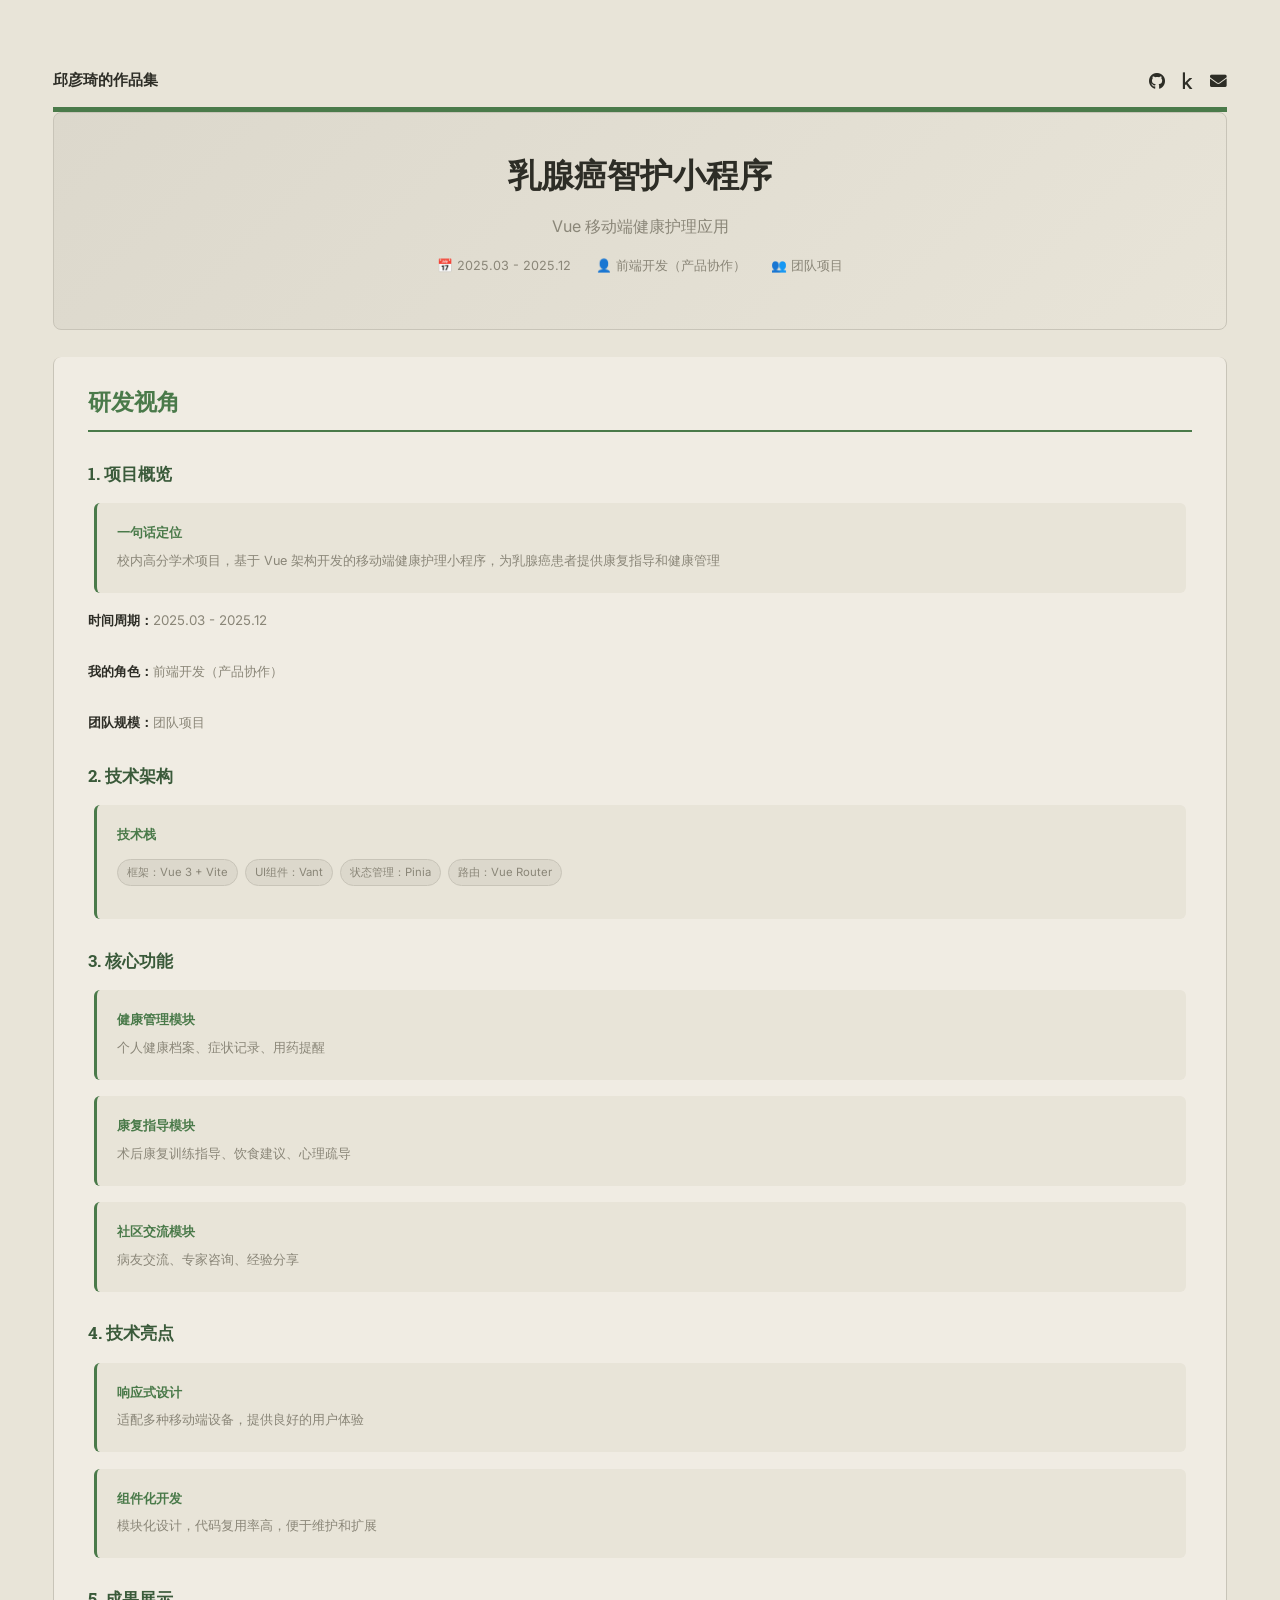
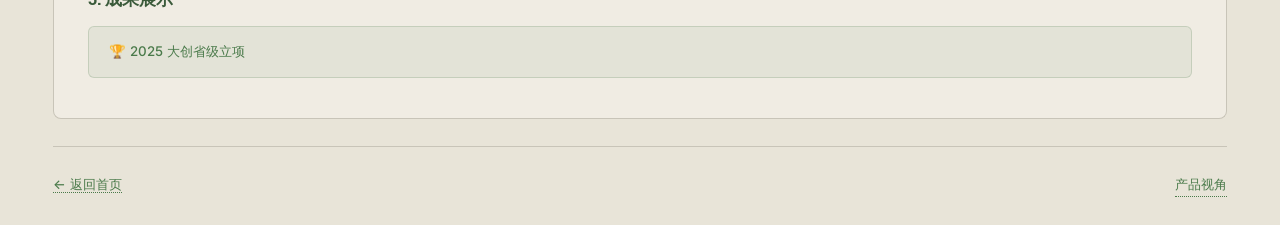
==== projects/dev/breast-cancer.html @ 0fd02416 "首次上传" ====
<!DOCTYPE HTML>

<html>
	<head>
		<title>乳腺癌智护小程序 - 邱彦琦的作品集</title>
		<meta charset="utf-8" />
		<meta name="viewport" content="width=device-width, initial-scale=1, user-scalable=no" />
		<meta name="description" content="邱彦琦的作品集 - 乳腺癌智护小程序" />
		<link rel="stylesheet" href="../../assets/css/main.css" />
		<link rel="stylesheet" href="../../assets/css/vintage.css" />
		<link rel="stylesheet" href="../../assets/css/project-detail.css" />
		<link href="https://fonts.googleapis.com/css2?family=Inter:wght@300;400;500;600;700&display=swap" rel="stylesheet">
	</head>
	<body class="is-preload">

		<div id="wrapper">

			<div id="main">
				<div class="inner">

					<header id="header">
						<a href="../../dev.html" class="logo"><strong>邱彦琦的作品集</strong></a>

						<ul class="icons">
							<li><a href="https://github.com/1542-qyq/Breast_Cancer_Applet" class="icon brands fa-github"><span class="label">Github</span></a></li>
							<li><a href="https://www.kaggle.com/yanqiqiu" class="icon brands fa-kaggle"><span class="label">Kaggle</span></a></li>
							<li><a href="mailto:Q13650089338@outlook.com" class="icon solid fa-envelope"><span class="label">Email</span></a></li>
						</ul>
					</header>

					<div class="project-hero">
						<h1>乳腺癌智护小程序</h1>
						<p class="project-subtitle">Vue 移动端健康护理应用</p>
						<div class="project-meta">
							<span>📅 2025.03 - 2025.12</span>
							<span>👤 前端开发（产品协作）</span>
							<span>👥 团队项目</span>
						</div>
					</div>

					<section class="view-section">
						<h2>研发视角</h2>

						<h3>1. 项目概览</h3>
						<div class="content-block">
							<h4>一句话定位</h4>
							<p>校内高分学术项目，基于 Vue 架构开发的移动端健康护理小程序，为乳腺癌患者提供康复指导和健康管理</p>
						</div>
						<p><strong>时间周期：</strong>2025.03 - 2025.12</p>
						<p><strong>我的角色：</strong>前端开发（产品协作）</p>
						<p><strong>团队规模：</strong>团队项目</p>

						<h3>2. 技术架构</h3>
						<div class="content-block">
							<h4>技术栈</h4>
							<div class="tech-stack">
								<span class="tech-tag">框架：Vue 3 + Vite</span>
								<span class="tech-tag">UI组件：Vant</span>
								<span class="tech-tag">状态管理：Pinia</span>
								<span class="tech-tag">路由：Vue Router</span>
							</div>
						</div>

						<h3>3. 核心功能</h3>
						<div class="content-block">
							<h4>健康管理模块</h4>
							<p>个人健康档案、症状记录、用药提醒</p>
						</div>
						<div class="content-block">
							<h4>康复指导模块</h4>
							<p>术后康复训练指导、饮食建议、心理疏导</p>
						</div>
						<div class="content-block">
							<h4>社区交流模块</h4>
							<p>病友交流、专家咨询、经验分享</p>
						</div>

						<h3>4. 技术亮点</h3>
						<div class="content-block">
							<h4>响应式设计</h4>
							<p>适配多种移动端设备，提供良好的用户体验</p>
						</div>
						<div class="content-block">
							<h4>组件化开发</h4>
							<p>模块化设计，代码复用率高，便于维护和扩展</p>
						</div>

						<h3>5. 成果展示</h3>
						<div class="highlight-box">
							<p>🏆 2025 大创省级立项</p>
						</div>

					</section>

					<div class="project-nav">
						<div class="back-link">
							<a href="../../dev.html">← 返回首页</a>
						</div>
						<div class="nav-links">
							<a href="../product/breast-cancer.html">产品视角</a>
						</div>
					</div>

				</div>
			</div>

		</div>

		<script src="../../assets/js/jquery.min.js"></script>
		<script src="../../assets/js/browser.min.js"></script>
		<script src="../../assets/js/breakpoints.min.js"></script>
		<script src="../../assets/js/util.js"></script>
		<script src="../../assets/js/main.js"></script>

	</body>
</html>
---- assets/css/main.css ----
@import url(fontawesome-all.min.css);
@import url("https://fonts.googleapis.com/css?family=Open+Sans:400,600,400italic,600italic|Roboto+Slab:400,700");
/*
	Editorial by HTML5 UP
	html5up.net | @ajlkn
	Free for personal and commercial use under the CCA 3.0 license (html5up.net/license)
*/
html, body, div, span, applet, object,
iframe, h1, h2, h3, h4, h5, h6, p, blockquote,
pre, a, abbr, acronym, address, big, cite,
code, del, dfn, em, img, ins, kbd, q, s, samp,
small, strike, strong, sub, sup, tt, var, b,
u, i, center, dl, dt, dd, ol, ul, li, fieldset,
form, label, legend, table, caption, tbody,
tfoot, thead, tr, th, td, article, aside,
canvas, details, embed, figure, figcaption,
footer, header, hgroup, menu, nav, output, ruby,
section, summary, time, mark, audio, video {
  margin: 0;
  padding: 0;
  border: 0;
  font-size: 100%;
  font: inherit;
  vertical-align: baseline; }

article, aside, details, figcaption, figure,
footer, header, hgroup, menu, nav, section {
  display: block; }

body {
  line-height: 1; }

ol, ul {
  list-style: none; }

blockquote, q {
  quotes: none; }
  blockquote:before, blockquote:after, q:before, q:after {
    content: '';
    content: none; }

table {
  border-collapse: collapse;
  border-spacing: 0; }

body {
  -webkit-text-size-adjust: none; }

mark {
  background-color: transparent;
  color: inherit; }

input::-moz-focus-inner {
  border: 0;
  padding: 0; }

input, select, textarea {
  -moz-appearance: none;
  -webkit-appearance: none;
  -ms-appearance: none;
  appearance: none; }

/* Basic */
@-ms-viewport {
  width: device-width; }

body {
  -ms-overflow-style: scrollbar; }

@media screen and (max-width: 480px) {
  html, body {
    min-width: 320px; } }

html {
  box-sizing: border-box; }

*, *:before, *:after {
  box-sizing: inherit; }

body {
  background: #e8e4d8; }
  body.is-preload *, body.is-preload *:before, body.is-preload *:after, body.is-resizing *, body.is-resizing *:before, body.is-resizing *:after {
    -moz-animation: none !important;
    -webkit-animation: none !important;
    -ms-animation: none !important;
    animation: none !important;
    -moz-transition: none !important;
    -webkit-transition: none !important;
    -ms-transition: none !important;
    transition: none !important; }

/* Type */
body, input, select, textarea {
  color: #8a8678;
  font-family: "Open Sans", sans-serif;
  font-size: 13pt;
  font-weight: 400;
  line-height: 1.65; }
  @media screen and (max-width: 1680px) {
    body, input, select, textarea {
      font-size: 11pt; } }
  @media screen and (max-width: 1280px) {
    body, input, select, textarea {
      font-size: 10pt; } }
  @media screen and (max-width: 360px) {
    body, input, select, textarea {
      font-size: 9pt; } }

a {
  -moz-transition: color 0.2s ease-in-out, border-bottom-color 0.2s ease-in-out;
  -webkit-transition: color 0.2s ease-in-out, border-bottom-color 0.2s ease-in-out;
  -ms-transition: color 0.2s ease-in-out, border-bottom-color 0.2s ease-in-out;
  transition: color 0.2s ease-in-out, border-bottom-color 0.2s ease-in-out;
  border-bottom: dotted 1px;
  color: #4a7a4a;
  text-decoration: none; }
  a:hover {
    border-bottom-color: #4a7a4a;
    color: #4a7a4a !important; }
    a:hover strong {
      color: inherit; }

strong, b {
  color: #2d2d26;
  font-weight: 600; }

em, i {
  font-style: italic; }

p {
  margin: 0 0 2em 0; }

h1, h2, h3, h4, h5, h6 {
  color: #2d2d26;
  font-family: "Roboto Slab", serif;
  font-weight: 700;
  line-height: 1.5;
  margin: 0 0 1em 0; }
  h1 a, h2 a, h3 a, h4 a, h5 a, h6 a {
    color: inherit;
    text-decoration: none;
    border-bottom: 0; }

h1 {
  font-size: 4em;
  margin: 0 0 0.5em 0;
  line-height: 1.3; }

h2 {
  font-size: 1.75em; }

h3 {
  font-size: 1.25em; }

h4 {
  font-size: 1.1em; }

h5 {
  font-size: 0.9em; }

h6 {
  font-size: 0.7em; }

@media screen and (max-width: 1680px) {
  h1 {
    font-size: 3.5em; } }

@media screen and (max-width: 980px) {
  h1 {
    font-size: 3.25em; } }

@media screen and (max-width: 736px) {
  h1 {
    font-size: 2em;
    line-height: 1.4; }
  h2 {
    font-size: 1.5em; } }

sub {
  font-size: 0.8em;
  position: relative;
  top: 0.5em; }

sup {
  font-size: 0.8em;
  position: relative;
  top: -0.5em; }

blockquote {
  border-left: solid 3px rgba(210, 215, 217, 0.75);
  font-style: italic;
  margin: 0 0 2em 0;
  padding: 0.5em 0 0.5em 2em; }

code {
  background: rgba(230, 235, 237, 0.25);
  border-radius: 0.375em;
  border: solid 1px rgba(210, 215, 217, 0.75);
  font-family: "Courier New", monospace;
  font-size: 0.9em;
  margin: 0 0.25em;
  padding: 0.25em 0.65em; }

pre {
  -webkit-overflow-scrolling: touch;
  font-family: "Courier New", monospace;
  font-size: 0.9em;
  margin: 0 0 2em 0; }
  pre code {
    display: block;
    line-height: 1.75;
    padding: 1em 1.5em;
    overflow-x: auto; }

hr {
  border: 0;
  border-bottom: solid 1px rgba(210, 215, 217, 0.75);
  margin: 2em 0; }
  hr.major {
    margin: 3em 0; }

.align-left {
  text-align: left; }

.align-center {
  text-align: center; }

.align-right {
  text-align: right; }

/* Row */
.row {
  display: flex;
  flex-wrap: wrap;
  box-sizing: border-box;
  align-items: stretch; }
  .row > * {
    box-sizing: border-box; }
  .row.gtr-uniform > * > :last-child {
    margin-bottom: 0; }
  .row.aln-left {
    justify-content: flex-start; }
  .row.aln-center {
    justify-content: center; }
  .row.aln-right {
    justify-content: flex-end; }
  .row.aln-top {
    align-items: flex-start; }
  .row.aln-middle {
    align-items: center; }
  .row.aln-bottom {
    align-items: flex-end; }
  .row > .imp {
    order: -1; }
  .row > .col-1 {
    width: 8.33333%; }
  .row > .off-1 {
    margin-left: 8.33333%; }
  .row > .col-2 {
    width: 16.66667%; }
  .row > .off-2 {
    margin-left: 16.66667%; }
  .row > .col-3 {
    width: 25%; }
  .row > .off-3 {
    margin-left: 25%; }
  .row > .col-4 {
    width: 33.33333%; }
  .row > .off-4 {
    margin-left: 33.33333%; }
  .row > .col-5 {
    width: 41.66667%; }
  .row > .off-5 {
    margin-left: 41.66667%; }
  .row > .col-6 {
    width: 50%; }
  .row > .off-6 {
    margin-left: 50%; }
  .row > .col-7 {
    width: 58.33333%; }
  .row > .off-7 {
    margin-left: 58.33333%; }
  .row > .col-8 {
    width: 66.66667%; }
  .row > .off-8 {
    margin-left: 66.66667%; }
  .row > .col-9 {
    width: 75%; }
  .row > .off-9 {
    margin-left: 75%; }
  .row > .col-10 {
    width: 83.33333%; }
  .row > .off-10 {
    margin-left: 83.33333%; }
  .row > .col-11 {
    width: 91.66667%; }
  .row > .off-11 {
    margin-left: 91.66667%; }
  .row > .col-12 {
    width: 100%; }
  .row > .off-12 {
    margin-left: 100%; }
  .row.gtr-0 {
    margin-top: 0;
    margin-left: 0em; }
    .row.gtr-0 > * {
      padding: 0 0 0 0em; }
    .row.gtr-0.gtr-uniform {
      margin-top: 0em; }
      .row.gtr-0.gtr-uniform > * {
        padding-top: 0em; }
  .row.gtr-25 {
    margin-top: 0;
    margin-left: -0.375em; }
    .row.gtr-25 > * {
      padding: 0 0 0 0.375em; }
    .row.gtr-25.gtr-uniform {
      margin-top: -0.375em; }
      .row.gtr-25.gtr-uniform > * {
        padding-top: 0.375em; }
  .row.gtr-50 {
    margin-top: 0;
    margin-left: -0.75em; }
    .row.gtr-50 > * {
      padding: 0 0 0 0.75em; }
    .row.gtr-50.gtr-uniform {
      margin-top: -0.75em; }
      .row.gtr-50.gtr-uniform > * {
        padding-top: 0.75em; }
  .row {
    margin-top: 0;
    margin-left: -1.5em; }
    .row > * {
      padding: 0 0 0 1.5em; }
    .row.gtr-uniform {
      margin-top: -1.5em; }
      .row.gtr-uniform > * {
        padding-top: 1.5em; }
  .row.gtr-150 {
    margin-top: 0;
    margin-left: -2.25em; }
    .row.gtr-150 > * {
      padding: 0 0 0 2.25em; }
    .row.gtr-150.gtr-uniform {
      margin-top: -2.25em; }
      .row.gtr-150.gtr-uniform > * {
        padding-top: 2.25em; }
  .row.gtr-200 {
    margin-top: 0;
    margin-left: -3em; }
    .row.gtr-200 > * {
      padding: 0 0 0 3em; }
    .row.gtr-200.gtr-uniform {
      margin-top: -3em; }
      .row.gtr-200.gtr-uniform > * {
        padding-top: 3em; }
  @media screen and (max-width: 1680px) {
    .row {
      display: flex;
      flex-wrap: wrap;
      box-sizing: border-box;
      align-items: stretch; }
      .row > * {
        box-sizing: border-box; }
      .row.gtr-uniform > * > :last-child {
        margin-bottom: 0; }
      .row.aln-left {
        justify-content: flex-start; }
      .row.aln-center {
        justify-content: center; }
      .row.aln-right {
        justify-content: flex-end; }
      .row.aln-top {
        align-items: flex-start; }
      .row.aln-middle {
        align-items: center; }
      .row.aln-bottom {
        align-items: flex-end; }
      .row > .imp-xlarge {
        order: -1; }
      .row > .col-1-xlarge {
        width: 8.33333%; }
      .row > .off-1-xlarge {
        margin-left: 8.33333%; }
      .row > .col-2-xlarge {
        width: 16.66667%; }
      .row > .off-2-xlarge {
        margin-left: 16.66667%; }
      .row > .col-3-xlarge {
        width: 25%; }
      .row > .off-3-xlarge {
        margin-left: 25%; }
      .row > .col-4-xlarge {
        width: 33.33333%; }
      .row > .off-4-xlarge {
        margin-left: 33.33333%; }
      .row > .col-5-xlarge {
        width: 41.66667%; }
      .row > .off-5-xlarge {
        margin-left: 41.66667%; }
      .row > .col-6-xlarge {
        width: 50%; }
      .row > .off-6-xlarge {
        margin-left: 50%; }
      .row > .col-7-xlarge {
        width: 58.33333%; }
      .row > .off-7-xlarge {
        margin-left: 58.33333%; }
      .row > .col-8-xlarge {
        width: 66.66667%; }
      .row > .off-8-xlarge {
        margin-left: 66.66667%; }
      .row > .col-9-xlarge {
        width: 75%; }
      .row > .off-9-xlarge {
        margin-left: 75%; }
      .row > .col-10-xlarge {
        width: 83.33333%; }
      .row > .off-10-xlarge {
        margin-left: 83.33333%; }
      .row > .col-11-xlarge {
        width: 91.66667%; }
      .row > .off-11-xlarge {
        margin-left: 91.66667%; }
      .row > .col-12-xlarge {
        width: 100%; }
      .row > .off-12-xlarge {
        margin-left: 100%; }
      .row.gtr-0 {
        margin-top: 0;
        margin-left: 0em; }
        .row.gtr-0 > * {
          padding: 0 0 0 0em; }
        .row.gtr-0.gtr-uniform {
          margin-top: 0em; }
          .row.gtr-0.gtr-uniform > * {
            padding-top: 0em; }
      .row.gtr-25 {
        margin-top: 0;
        margin-left: -0.375em; }
        .row.gtr-25 > * {
          padding: 0 0 0 0.375em; }
        .row.gtr-25.gtr-uniform {
          margin-top: -0.375em; }
          .row.gtr-25.gtr-uniform > * {
            padding-top: 0.375em; }
      .row.gtr-50 {
        margin-top: 0;
        margin-left: -0.75em; }
        .row.gtr-50 > * {
          padding: 0 0 0 0.75em; }
        .row.gtr-50.gtr-uniform {
          margin-top: -0.75em; }
          .row.gtr-50.gtr-uniform > * {
            padding-top: 0.75em; }
      .row {
        margin-top: 0;
        margin-left: -1.5em; }
        .row > * {
          padding: 0 0 0 1.5em; }
        .row.gtr-uniform {
          margin-top: -1.5em; }
          .row.gtr-uniform > * {
            padding-top: 1.5em; }
      .row.gtr-150 {
        margin-top: 0;
        margin-left: -2.25em; }
        .row.gtr-150 > * {
          padding: 0 0 0 2.25em; }
        .row.gtr-150.gtr-uniform {
          margin-top: -2.25em; }
          .row.gtr-150.gtr-uniform > * {
            padding-top: 2.25em; }
      .row.gtr-200 {
        margin-top: 0;
        margin-left: -3em; }
        .row.gtr-200 > * {
          padding: 0 0 0 3em; }
        .row.gtr-200.gtr-uniform {
          margin-top: -3em; }
          .row.gtr-200.gtr-uniform > * {
            padding-top: 3em; } }
  @media screen and (max-width: 1280px) {
    .row {
      display: flex;
      flex-wrap: wrap;
      box-sizing: border-box;
      align-items: stretch; }
      .row > * {
        box-sizing: border-box; }
      .row.gtr-uniform > * > :last-child {
        margin-bottom: 0; }
      .row.aln-left {
        justify-content: flex-start; }
      .row.aln-center {
        justify-content: center; }
      .row.aln-right {
        justify-content: flex-end; }
      .row.aln-top {
        align-items: flex-start; }
      .row.aln-middle {
        align-items: center; }
      .row.aln-bottom {
        align-items: flex-end; }
      .row > .imp-large {
        order: -1; }
      .row > .col-1-large {
        width: 8.33333%; }
      .row > .off-1-large {
        margin-left: 8.33333%; }
      .row > .col-2-large {
        width: 16.66667%; }
      .row > .off-2-large {
        margin-left: 16.66667%; }
      .row > .col-3-large {
        width: 25%; }
      .row > .off-3-large {
        margin-left: 25%; }
      .row > .col-4-large {
        width: 33.33333%; }
      .row > .off-4-large {
        margin-left: 33.33333%; }
      .row > .col-5-large {
        width: 41.66667%; }
      .row > .off-5-large {
        margin-left: 41.66667%; }
      .row > .col-6-large {
        width: 50%; }
      .row > .off-6-large {
        margin-left: 50%; }
      .row > .col-7-large {
        width: 58.33333%; }
      .row > .off-7-large {
        margin-left: 58.33333%; }
      .row > .col-8-large {
        width: 66.66667%; }
      .row > .off-8-large {
        margin-left: 66.66667%; }
      .row > .col-9-large {
        width: 75%; }
      .row > .off-9-large {
        margin-left: 75%; }
      .row > .col-10-large {
        width: 83.33333%; }
      .row > .off-10-large {
        margin-left: 83.33333%; }
      .row > .col-11-large {
        width: 91.66667%; }
      .row > .off-11-large {
        margin-left: 91.66667%; }
      .row > .col-12-large {
        width: 100%; }
      .row > .off-12-large {
        margin-left: 100%; }
      .row.gtr-0 {
        margin-top: 0;
        margin-left: 0em; }
        .row.gtr-0 > * {
          padding: 0 0 0 0em; }
        .row.gtr-0.gtr-uniform {
          margin-top: 0em; }
          .row.gtr-0.gtr-uniform > * {
            padding-top: 0em; }
      .row.gtr-25 {
        margin-top: 0;
        margin-left: -0.375em; }
        .row.gtr-25 > * {
          padding: 0 0 0 0.375em; }
        .row.gtr-25.gtr-uniform {
          margin-top: -0.375em; }
          .row.gtr-25.gtr-uniform > * {
            padding-top: 0.375em; }
      .row.gtr-50 {
        margin-top: 0;
        margin-left: -0.75em; }
        .row.gtr-50 > * {
          padding: 0 0 0 0.75em; }
        .row.gtr-50.gtr-uniform {
          margin-top: -0.75em; }
          .row.gtr-50.gtr-uniform > * {
            padding-top: 0.75em; }
      .row {
        margin-top: 0;
        margin-left: -1.5em; }
        .row > * {
          padding: 0 0 0 1.5em; }
        .row.gtr-uniform {
          margin-top: -1.5em; }
          .row.gtr-uniform > * {
            padding-top: 1.5em; }
      .row.gtr-150 {
        margin-top: 0;
        margin-left: -2.25em; }
        .row.gtr-150 > * {
          padding: 0 0 0 2.25em; }
        .row.gtr-150.gtr-uniform {
          margin-top: -2.25em; }
          .row.gtr-150.gtr-uniform > * {
            padding-top: 2.25em; }
      .row.gtr-200 {
        margin-top: 0;
        margin-left: -3em; }
        .row.gtr-200 > * {
          padding: 0 0 0 3em; }
        .row.gtr-200.gtr-uniform {
          margin-top: -3em; }
          .row.gtr-200.gtr-uniform > * {
            padding-top: 3em; } }
  @media screen and (max-width: 980px) {
    .row {
      display: flex;
      flex-wrap: wrap;
      box-sizing: border-box;
      align-items: stretch; }
      .row > * {
        box-sizing: border-box; }
      .row.gtr-uniform > * > :last-child {
        margin-bottom: 0; }
      .row.aln-left {
        justify-content: flex-start; }
      .row.aln-center {
        justify-content: center; }
      .row.aln-right {
        justify-content: flex-end; }
      .row.aln-top {
        align-items: flex-start; }
      .row.aln-middle {
        align-items: center; }
      .row.aln-bottom {
        align-items: flex-end; }
      .row > .imp-medium {
        order: -1; }
      .row > .col-1-medium {
        width: 8.33333%; }
      .row > .off-1-medium {
        margin-left: 8.33333%; }
      .row > .col-2-medium {
        width: 16.66667%; }
      .row > .off-2-medium {
        margin-left: 16.66667%; }
      .row > .col-3-medium {
        width: 25%; }
      .row > .off-3-medium {
        margin-left: 25%; }
      .row > .col-4-medium {
        width: 33.33333%; }
      .row > .off-4-medium {
        margin-left: 33.33333%; }
      .row > .col-5-medium {
        width: 41.66667%; }
      .row > .off-5-medium {
        margin-left: 41.66667%; }
      .row > .col-6-medium {
        width: 50%; }
      .row > .off-6-medium {
        margin-left: 50%; }
      .row > .col-7-medium {
        width: 58.33333%; }
      .row > .off-7-medium {
        margin-left: 58.33333%; }
      .row > .col-8-medium {
        width: 66.66667%; }
      .row > .off-8-medium {
        margin-left: 66.66667%; }
      .row > .col-9-medium {
        width: 75%; }
      .row > .off-9-medium {
        margin-left: 75%; }
      .row > .col-10-medium {
        width: 83.33333%; }
      .row > .off-10-medium {
        margin-left: 83.33333%; }
      .row > .col-11-medium {
        width: 91.66667%; }
      .row > .off-11-medium {
        margin-left: 91.66667%; }
      .row > .col-12-medium {
        width: 100%; }
      .row > .off-12-medium {
        margin-left: 100%; }
      .row.gtr-0 {
        margin-top: 0;
        margin-left: 0em; }
        .row.gtr-0 > * {
          padding: 0 0 0 0em; }
        .row.gtr-0.gtr-uniform {
          margin-top: 0em; }
          .row.gtr-0.gtr-uniform > * {
            padding-top: 0em; }
      .row.gtr-25 {
        margin-top: 0;
        margin-left: -0.375em; }
        .row.gtr-25 > * {
          padding: 0 0 0 0.375em; }
        .row.gtr-25.gtr-uniform {
          margin-top: -0.375em; }
          .row.gtr-25.gtr-uniform > * {
            padding-top: 0.375em; }
      .row.gtr-50 {
        margin-top: 0;
        margin-left: -0.75em; }
        .row.gtr-50 > * {
          padding: 0 0 0 0.75em; }
        .row.gtr-50.gtr-uniform {
          margin-top: -0.75em; }
          .row.gtr-50.gtr-uniform > * {
            padding-top: 0.75em; }
      .row {
        margin-top: 0;
        margin-left: -1.5em; }
        .row > * {
          padding: 0 0 0 1.5em; }
        .row.gtr-uniform {
          margin-top: -1.5em; }
          .row.gtr-uniform > * {
            padding-top: 1.5em; }
      .row.gtr-150 {
        margin-top: 0;
        margin-left: -2.25em; }
        .row.gtr-150 > * {
          padding: 0 0 0 2.25em; }
        .row.gtr-150.gtr-uniform {
          margin-top: -2.25em; }
          .row.gtr-150.gtr-uniform > * {
            padding-top: 2.25em; }
      .row.gtr-200 {
        margin-top: 0;
        margin-left: -3em; }
        .row.gtr-200 > * {
          padding: 0 0 0 3em; }
        .row.gtr-200.gtr-uniform {
          margin-top: -3em; }
          .row.gtr-200.gtr-uniform > * {
            padding-top: 3em; } }
  @media screen and (max-width: 736px) {
    .row {
      display: flex;
      flex-wrap: wrap;
      box-sizing: border-box;
      align-items: stretch; }
      .row > * {
        box-sizing: border-box; }
      .row.gtr-uniform > * > :last-child {
        margin-bottom: 0; }
      .row.aln-left {
        justify-content: flex-start; }
      .row.aln-center {
        justify-content: center; }
      .row.aln-right {
        justify-content: flex-end; }
      .row.aln-top {
        align-items: flex-start; }
      .row.aln-middle {
        align-items: center; }
      .row.aln-bottom {
        align-items: flex-end; }
      .row > .imp-small {
        order: -1; }
      .row > .col-1-small {
        width: 8.33333%; }
      .row > .off-1-small {
        margin-left: 8.33333%; }
      .row > .col-2-small {
        width: 16.66667%; }
      .row > .off-2-small {
        margin-left: 16.66667%; }
      .row > .col-3-small {
        width: 25%; }
      .row > .off-3-small {
        margin-left: 25%; }
      .row > .col-4-small {
        width: 33.33333%; }
      .row > .off-4-small {
        margin-left: 33.33333%; }
      .row > .col-5-small {
        width: 41.66667%; }
      .row > .off-5-small {
        margin-left: 41.66667%; }
      .row > .col-6-small {
        width: 50%; }
      .row > .off-6-small {
        margin-left: 50%; }
      .row > .col-7-small {
        width: 58.33333%; }
      .row > .off-7-small {
        margin-left: 58.33333%; }
      .row > .col-8-small {
        width: 66.66667%; }
      .row > .off-8-small {
        margin-left: 66.66667%; }
      .row > .col-9-small {
        width: 75%; }
      .row > .off-9-small {
        margin-left: 75%; }
      .row > .col-10-small {
        width: 83.33333%; }
      .row > .off-10-small {
        margin-left: 83.33333%; }
      .row > .col-11-small {
        width: 91.66667%; }
      .row > .off-11-small {
        margin-left: 91.66667%; }
      .row > .col-12-small {
        width: 100%; }
      .row > .off-12-small {
        margin-left: 100%; }
      .row.gtr-0 {
        margin-top: 0;
        margin-left: 0em; }
        .row.gtr-0 > * {
          padding: 0 0 0 0em; }
        .row.gtr-0.gtr-uniform {
          margin-top: 0em; }
          .row.gtr-0.gtr-uniform > * {
            padding-top: 0em; }
      .row.gtr-25 {
        margin-top: 0;
        margin-left: -0.375em; }
        .row.gtr-25 > * {
          padding: 0 0 0 0.375em; }
        .row.gtr-25.gtr-uniform {
          margin-top: -0.375em; }
          .row.gtr-25.gtr-uniform > * {
            padding-top: 0.375em; }
      .row.gtr-50 {
        margin-top: 0;
        margin-left: -0.75em; }
        .row.gtr-50 > * {
          padding: 0 0 0 0.75em; }
        .row.gtr-50.gtr-uniform {
          margin-top: -0.75em; }
          .row.gtr-50.gtr-uniform > * {
            padding-top: 0.75em; }
      .row {
        margin-top: 0;
        margin-left: -1.5em; }
        .row > * {
          padding: 0 0 0 1.5em; }
        .row.gtr-uniform {
          margin-top: -1.5em; }
          .row.gtr-uniform > * {
            padding-top: 1.5em; }
      .row.gtr-150 {
        margin-top: 0;
        margin-left: -2.25em; }
        .row.gtr-150 > * {
          padding: 0 0 0 2.25em; }
        .row.gtr-150.gtr-uniform {
          margin-top: -2.25em; }
          .row.gtr-150.gtr-uniform > * {
            padding-top: 2.25em; }
      .row.gtr-200 {
        margin-top: 0;
        margin-left: -3em; }
        .row.gtr-200 > * {
          padding: 0 0 0 3em; }
        .row.gtr-200.gtr-uniform {
          margin-top: -3em; }
          .row.gtr-200.gtr-uniform > * {
            padding-top: 3em; } }
  @media screen and (max-width: 480px) {
    .row {
      display: flex;
      flex-wrap: wrap;
      box-sizing: border-box;
      align-items: stretch; }
      .row > * {
        box-sizing: border-box; }
      .row.gtr-uniform > * > :last-child {
        margin-bottom: 0; }
      .row.aln-left {
        justify-content: flex-start; }
      .row.aln-center {
        justify-content: center; }
      .row.aln-right {
        justify-content: flex-end; }
      .row.aln-top {
        align-items: flex-start; }
      .row.aln-middle {
        align-items: center; }
      .row.aln-bottom {
        align-items: flex-end; }
      .row > .imp-xsmall {
        order: -1; }
      .row > .col-1-xsmall {
        width: 8.33333%; }
      .row > .off-1-xsmall {
        margin-left: 8.33333%; }
      .row > .col-2-xsmall {
        width: 16.66667%; }
      .row > .off-2-xsmall {
        margin-left: 16.66667%; }
      .row > .col-3-xsmall {
        width: 25%; }
      .row > .off-3-xsmall {
        margin-left: 25%; }
      .row > .col-4-xsmall {
        width: 33.33333%; }
      .row > .off-4-xsmall {
        margin-left: 33.33333%; }
      .row > .col-5-xsmall {
        width: 41.66667%; }
      .row > .off-5-xsmall {
        margin-left: 41.66667%; }
      .row > .col-6-xsmall {
        width: 50%; }
      .row > .off-6-xsmall {
        margin-left: 50%; }
      .row > .col-7-xsmall {
        width: 58.33333%; }
      .row > .off-7-xsmall {
        margin-left: 58.33333%; }
      .row > .col-8-xsmall {
        width: 66.66667%; }
      .row > .off-8-xsmall {
        margin-left: 66.66667%; }
      .row > .col-9-xsmall {
        width: 75%; }
      .row > .off-9-xsmall {
        margin-left: 75%; }
      .row > .col-10-xsmall {
        width: 83.33333%; }
      .row > .off-10-xsmall {
        margin-left: 83.33333%; }
      .row > .col-11-xsmall {
        width: 91.66667%; }
      .row > .off-11-xsmall {
        margin-left: 91.66667%; }
      .row > .col-12-xsmall {
        width: 100%; }
      .row > .off-12-xsmall {
        margin-left: 100%; }
      .row.gtr-0 {
        margin-top: 0;
        margin-left: 0em; }
        .row.gtr-0 > * {
          padding: 0 0 0 0em; }
        .row.gtr-0.gtr-uniform {
          margin-top: 0em; }
          .row.gtr-0.gtr-uniform > * {
            padding-top: 0em; }
      .row.gtr-25 {
        margin-top: 0;
        margin-left: -0.375em; }
        .row.gtr-25 > * {
          padding: 0 0 0 0.375em; }
        .row.gtr-25.gtr-uniform {
          margin-top: -0.375em; }
          .row.gtr-25.gtr-uniform > * {
            padding-top: 0.375em; }
      .row.gtr-50 {
        margin-top: 0;
        margin-left: -0.75em; }
        .row.gtr-50 > * {
          padding: 0 0 0 0.75em; }
        .row.gtr-50.gtr-uniform {
          margin-top: -0.75em; }
          .row.gtr-50.gtr-uniform > * {
            padding-top: 0.75em; }
      .row {
        margin-top: 0;
        margin-left: -1.5em; }
        .row > * {
          padding: 0 0 0 1.5em; }
        .row.gtr-uniform {
          margin-top: -1.5em; }
          .row.gtr-uniform > * {
            padding-top: 1.5em; }
      .row.gtr-150 {
        margin-top: 0;
        margin-left: -2.25em; }
        .row.gtr-150 > * {
          padding: 0 0 0 2.25em; }
        .row.gtr-150.gtr-uniform {
          margin-top: -2.25em; }
          .row.gtr-150.gtr-uniform > * {
            padding-top: 2.25em; }
      .row.gtr-200 {
        margin-top: 0;
        margin-left: -3em; }
        .row.gtr-200 > * {
          padding: 0 0 0 3em; }
        .row.gtr-200.gtr-uniform {
          margin-top: -3em; }
          .row.gtr-200.gtr-uniform > * {
            padding-top: 3em; } }

/* Section/Article */
section.special, article.special {
  text-align: center; }

header p {
  font-family: "Roboto Slab", serif;
  font-size: 1em;
  font-weight: 400;
  letter-spacing: 0.075em;
  margin-top: -0.5em;
  text-transform: uppercase; }

header.major > :last-child {
  border-bottom: solid 3px #4a7a4a;
  display: inline-block;
  margin: 0 0 0.5em 0 !important;
  padding: 0 0.75em 0.5em 0; }

header.main > :last-child {
  margin: 0 0 1em 0; }

/* Form */
form {
  margin: 0 0 2em 0; }

label {
  color: #2d2d26;
  display: block;
  font-size: 0.9em;
  font-weight: 600;
  margin: 0 0 1em 0; }

input[type="text"],
input[type="password"],
input[type="email"],
input[type="tel"],
input[type="search"],
input[type="url"],
select,
textarea {
  -moz-appearance: none;
  -webkit-appearance: none;
  -ms-appearance: none;
  appearance: none;
  background: #e8e4d8;
  border-radius: 0.375em;
  border: none;
  border: solid 1px rgba(210, 215, 217, 0.75);
  color: inherit;
  display: block;
  outline: 0;
  padding: 0 1em;
  text-decoration: none;
  width: 100%; }
  input[type="text"]:invalid,
  input[type="password"]:invalid,
  input[type="email"]:invalid,
  input[type="tel"]:invalid,
  input[type="search"]:invalid,
  input[type="url"]:invalid,
  select:invalid,
  textarea:invalid {
    box-shadow: none; }
  input[type="text"]:focus,
  input[type="password"]:focus,
  input[type="email"]:focus,
  input[type="tel"]:focus,
  input[type="search"]:focus,
  input[type="url"]:focus,
  select:focus,
  textarea:focus {
    border-color: #4a7a4a;
    box-shadow: 0 0 0 1px #4a7a4a; }

select {
  background-image: url("data:image/svg+xml;charset=utf8,%3Csvg xmlns='http://www.w3.org/2000/svg' width='40' height='40' preserveAspectRatio='none' viewBox='0 0 40 40'%3E%3Cpath d='M9.4,12.3l10.4,10.4l10.4-10.4c0.2-0.2,0.5-0.4,0.9-0.4c0.3,0,0.6,0.1,0.9,0.4l3.3,3.3c0.2,0.2,0.4,0.5,0.4,0.9 c0,0.4-0.1,0.6-0.4,0.9L20.7,31.9c-0.2,0.2-0.5,0.4-0.9,0.4c-0.3,0-0.6-0.1-0.9-0.4L4.3,17.3c-0.2-0.2-0.4-0.5-0.4-0.9 c0-0.4,0.1-0.6,0.4-0.9l3.3-3.3c0.2-0.2,0.5-0.4,0.9-0.4S9.1,12.1,9.4,12.3z' fill='rgba(210, 215, 217, 0.75)' /%3E%3C/svg%3E");
  background-size: 1.25em;
  background-repeat: no-repeat;
  background-position: calc(100% - 1em) center;
  height: 2.75em;
  padding-right: 2.75em;
  text-overflow: ellipsis; }
  select option {
    color: #2d2d26;
    background: #e8e4d8; }
  select:focus::-ms-value {
    background-color: transparent; }
  select::-ms-expand {
    display: none; }

input[type="text"],
input[type="password"],
input[type="email"],
input[type="tel"],
input[type="search"],
input[type="url"],
select {
  height: 2.75em; }

textarea {
  padding: 0.75em 1em; }

input[type="checkbox"],
input[type="radio"] {
  -moz-appearance: none;
  -webkit-appearance: none;
  -ms-appearance: none;
  appearance: none;
  display: block;
  float: left;
  margin-right: -2em;
  opacity: 0;
  width: 1em;
  z-index: -1; }
  input[type="checkbox"] + label,
  input[type="radio"] + label {
    text-decoration: none;
    color: #8a8678;
    cursor: pointer;
    display: inline-block;
    font-size: 1em;
    font-weight: 400;
    padding-left: 2.4em;
    padding-right: 0.75em;
    position: relative; }
    input[type="checkbox"] + label:before,
    input[type="radio"] + label:before {
      -moz-osx-font-smoothing: grayscale;
      -webkit-font-smoothing: antialiased;
      display: inline-block;
      font-style: normal;
      font-variant: normal;
      text-rendering: auto;
      line-height: 1;
      text-transform: none !important;
      font-family: 'Font Awesome 5 Free';
      font-weight: 900; }
    input[type="checkbox"] + label:before,
    input[type="radio"] + label:before {
      background: #e8e4d8;
      border-radius: 0.375em;
      border: solid 1px rgba(210, 215, 217, 0.75);
      content: '';
      display: inline-block;
      font-size: 0.8em;
      height: 2.0625em;
      left: 0;
      line-height: 2.0625em;
      position: absolute;
      text-align: center;
      top: 0;
      width: 2.0625em; }
  input[type="checkbox"]:checked + label:before,
  input[type="radio"]:checked + label:before {
    background: #2d2d26;
    border-color: #2d2d26;
    color: #e8e4d8;
    content: '\f00c'; }
  input[type="checkbox"]:focus + label:before,
  input[type="radio"]:focus + label:before {
    border-color: #4a7a4a;
    box-shadow: 0 0 0 1px #4a7a4a; }

input[type="checkbox"] + label:before {
  border-radius: 0.375em; }

input[type="radio"] + label:before {
  border-radius: 100%; }

::-webkit-input-placeholder {
  color: #8a8678 !important;
  opacity: 1.0; }

:-moz-placeholder {
  color: #8a8678 !important;
  opacity: 1.0; }

::-moz-placeholder {
  color: #8a8678 !important;
  opacity: 1.0; }

:-ms-input-placeholder {
  color: #8a8678 !important;
  opacity: 1.0; }

/* Box */
.box {
  border-radius: 0.375em;
  border: solid 1px rgba(210, 215, 217, 0.75);
  margin-bottom: 2em;
  padding: 1.5em; }
  .box > :last-child,
  .box > :last-child > :last-child,
  .box > :last-child > :last-child > :last-child {
    margin-bottom: 0; }
  .box.alt {
    border: 0;
    border-radius: 0;
    padding: 0; }

/* Icon */
.icon {
  text-decoration: none;
  border-bottom: none;
  position: relative; }
  .icon:before {
    -moz-osx-font-smoothing: grayscale;
    -webkit-font-smoothing: antialiased;
    display: inline-block;
    font-style: normal;
    font-variant: normal;
    text-rendering: auto;
    line-height: 1;
    text-transform: none !important;
    font-family: 'Font Awesome 5 Free';
    font-weight: 400; }
  .icon > .label {
    display: none; }
  .icon:before {
    line-height: inherit; }
  .icon.solid:before {
    font-weight: 900; }
  .icon.brands:before {
    font-family: 'Font Awesome 5 Brands'; }

/* Image */
.image {
  border-radius: 0.375em;
  border: 0;
  display: inline-block;
  position: relative; }
  .image img {
    border-radius: 0.375em;
    display: block; }
  .image.left, .image.right {
    max-width: 40%; }
    .image.left img, .image.right img {
      width: 100%; }
  .image.left {
    float: left;
    padding: 0 1.5em 1em 0;
    top: 0.25em; }
  .image.right {
    float: right;
    padding: 0 0 1em 1.5em;
    top: 0.25em; }
  .image.fit {
    display: block;
    margin: 0 0 2em 0;
    width: 100%; }
    .image.fit img {
      width: 100%; }
  .image.main {
    display: block;
    margin: 0 0 3em 0;
    width: 100%; }
    .image.main img {
      width: 100%; }

a.image {
  overflow: hidden; }
  a.image img {
    -moz-transition: -moz-transform 0.2s ease;
    -webkit-transition: -webkit-transform 0.2s ease;
    -ms-transition: -ms-transform 0.2s ease;
    transition: transform 0.2s ease; }
  a.image:hover img {
    -moz-transform: scale(1.075);
    -webkit-transform: scale(1.075);
    -ms-transform: scale(1.075);
    transform: scale(1.075); }

/* List */
ol {
  list-style: decimal;
  margin: 0 0 2em 0;
  padding-left: 1.25em; }
  ol li {
    padding-left: 0.25em; }

ul {
  list-style: disc;
  margin: 0 0 2em 0;
  padding-left: 1em; }
  ul li {
    padding-left: 0.5em; }
  ul.alt {
    list-style: none;
    padding-left: 0; }
    ul.alt li {
      border-top: solid 1px rgba(210, 215, 217, 0.75);
      padding: 0.5em 0; }
      ul.alt li:first-child {
        border-top: 0;
        padding-top: 0; }

dl {
  margin: 0 0 2em 0; }
  dl dt {
    display: block;
    font-weight: 600;
    margin: 0 0 1em 0; }
  dl dd {
    margin-left: 2em; }

/* Actions */
ul.actions {
  display: -moz-flex;
  display: -webkit-flex;
  display: -ms-flex;
  display: flex;
  cursor: default;
  list-style: none;
  margin-left: -1em;
  padding-left: 0; }
  ul.actions li {
    padding: 0 0 0 1em;
    vertical-align: middle; }
  ul.actions.special {
    -moz-justify-content: center;
    -webkit-justify-content: center;
    -ms-justify-content: center;
    justify-content: center;
    width: 100%;
    margin-left: 0; }
    ul.actions.special li:first-child {
      padding-left: 0; }
  ul.actions.stacked {
    -moz-flex-direction: column;
    -webkit-flex-direction: column;
    -ms-flex-direction: column;
    flex-direction: column;
    margin-left: 0; }
    ul.actions.stacked li {
      padding: 1.3em 0 0 0; }
      ul.actions.stacked li:first-child {
        padding-top: 0; }
  ul.actions.fit {
    width: calc(100% + 1em); }
    ul.actions.fit li {
      -moz-flex-grow: 1;
      -webkit-flex-grow: 1;
      -ms-flex-grow: 1;
      flex-grow: 1;
      -moz-flex-shrink: 1;
      -webkit-flex-shrink: 1;
      -ms-flex-shrink: 1;
      flex-shrink: 1;
      width: 100%; }
      ul.actions.fit li > * {
        width: 100%; }
    ul.actions.fit.stacked {
      width: 100%; }

/* Icons */
ul.icons {
  cursor: default;
  list-style: none;
  padding-left: 0; }
  ul.icons li {
    display: inline-block;
    padding: 0 1em 0 0; }
    ul.icons li:last-child {
      padding-right: 0; }
    ul.icons li .icon {
      color: inherit; }
      ul.icons li .icon:before {
        font-size: 1.25em; }

/* Contact */
ul.contact {
  list-style: none;
  padding: 0; }
  ul.contact li {
    text-decoration: none;
    border-top: solid 1px rgba(210, 215, 217, 0.75);
    margin: 1.5em 0 0 0;
    padding: 1.5em 0 0 3em;
    position: relative; }
    ul.contact li:before {
      -moz-osx-font-smoothing: grayscale;
      -webkit-font-smoothing: antialiased;
      display: inline-block;
      font-style: normal;
      font-variant: normal;
      text-rendering: auto;
      line-height: 1;
      text-transform: none !important;
      font-family: 'Font Awesome 5 Free';
      font-weight: 400; }
    ul.contact li:before {
      color: #4a7a4a;
      display: inline-block;
      font-size: 1.5em;
      height: 1.125em;
      left: 0;
      line-height: 1.125em;
      position: absolute;
      text-align: center;
      top: 1em;
      width: 1.5em; }
    ul.contact li:first-child {
      border-top: 0;
      margin-top: 0;
      padding-top: 0; }
      ul.contact li:first-child:before {
        top: 0; }
    ul.contact li a {
      color: inherit; }

/* Pagination */
ul.pagination {
  cursor: default;
  list-style: none;
  padding-left: 0; }
  ul.pagination li {
    display: inline-block;
    padding-left: 0;
    vertical-align: middle; }
    ul.pagination li > .page {
      -moz-transition: background-color 0.2s ease-in-out, color 0.2s ease-in-out;
      -webkit-transition: background-color 0.2s ease-in-out, color 0.2s ease-in-out;
      -ms-transition: background-color 0.2s ease-in-out, color 0.2s ease-in-out;
      transition: background-color 0.2s ease-in-out, color 0.2s ease-in-out;
      border-bottom: 0;
      border-radius: 0.375em;
      display: inline-block;
      font-size: 0.8em;
      font-weight: 600;
      height: 2em;
      line-height: 2em;
      margin: 0 0.125em;
      min-width: 2em;
      padding: 0 0.5em;
      text-align: center; }
      ul.pagination li > .page.active {
        background-color: #4a7a4a;
        color: #e8e4d8 !important; }
        ul.pagination li > .page.active:hover {
          background-color: #2d524a; }
        ul.pagination li > .page.active:active {
          background-color: #1a3028; }
    ul.pagination li:first-child {
      padding-right: 0.75em; }
    ul.pagination li:last-child {
      padding-left: 0.75em; }
  @media screen and (max-width: 480px) {
    ul.pagination li:nth-child(n+2):nth-last-child(n+2) {
      display: none; }
    ul.pagination li:first-child {
      padding-right: 0; } }

/* Table */
.table-wrapper {
  -webkit-overflow-scrolling: touch;
  overflow-x: auto; }

table {
  margin: 0 0 2em 0;
  width: 100%; }
  table tbody tr {
    border: solid 1px rgba(210, 215, 217, 0.75);
    border-left: 0;
    border-right: 0; }
    table tbody tr:nth-child(2n + 1) {
      background-color: rgba(230, 235, 237, 0.25); }
  table td {
    padding: 0.75em 0.75em; }
  table th {
    color: #2d2d26;
    font-size: 0.9em;
    font-weight: 600;
    padding: 0 0.75em 0.75em 0.75em;
    text-align: left; }
  table thead {
    border-bottom: solid 2px rgba(210, 215, 217, 0.75); }
  table tfoot {
    border-top: solid 2px rgba(210, 215, 217, 0.75); }
  table.alt {
    border-collapse: separate; }
    table.alt tbody tr td {
      border: solid 1px rgba(210, 215, 217, 0.75);
      border-left-width: 0;
      border-top-width: 0; }
      table.alt tbody tr td:first-child {
        border-left-width: 1px; }
    table.alt tbody tr:first-child td {
      border-top-width: 1px; }
    table.alt thead {
      border-bottom: 0; }
    table.alt tfoot {
      border-top: 0; }

/* Button */
input[type="submit"],
input[type="reset"],
input[type="button"],
button,
.button {
  -moz-appearance: none;
  -webkit-appearance: none;
  -ms-appearance: none;
  appearance: none;
  -moz-transition: background-color 0.2s ease-in-out, color 0.2s ease-in-out;
  -webkit-transition: background-color 0.2s ease-in-out, color 0.2s ease-in-out;
  -ms-transition: background-color 0.2s ease-in-out, color 0.2s ease-in-out;
  transition: background-color 0.2s ease-in-out, color 0.2s ease-in-out;
  background-color: transparent;
  border-radius: 0.375em;
  border: 0;
  box-shadow: inset 0 0 0 2px #4a7a4a;
  color: #4a7a4a !important;
  cursor: pointer;
  display: inline-block;
  font-family: "Roboto Slab", serif;
  font-size: 0.8em;
  font-weight: 700;
  height: 3.5em;
  letter-spacing: 0.075em;
  line-height: 3.5em;
  padding: 0 2.25em;
  text-align: center;
  text-decoration: none;
  text-transform: uppercase;
  white-space: nowrap; }
  input[type="submit"]:hover,
  input[type="reset"]:hover,
  input[type="button"]:hover,
  button:hover,
  .button:hover {
    background-color: rgba(36, 61, 52, 0.05); }
  input[type="submit"]:active,
  input[type="reset"]:active,
  input[type="button"]:active,
  button:active,
  .button:active {
    background-color: rgba(36, 61, 52, 0.15); }
  input[type="submit"].icon:before,
  input[type="reset"].icon:before,
  input[type="button"].icon:before,
  button.icon:before,
  .button.icon:before {
    margin-right: 0.5em; }
  input[type="submit"].fit,
  input[type="reset"].fit,
  input[type="button"].fit,
  button.fit,
  .button.fit {
    width: 100%; }
  input[type="submit"].small,
  input[type="reset"].small,
  input[type="button"].small,
  button.small,
  .button.small {
    font-size: 0.6em; }
  input[type="submit"].large,
  input[type="reset"].large,
  input[type="button"].large,
  button.large,
  .button.large {
    font-size: 1em;
    height: 3.65em;
    line-height: 3.65em; }
  input[type="submit"].primary,
  input[type="reset"].primary,
  input[type="button"].primary,
  button.primary,
  .button.primary {
    background-color: #4a7a4a;
    box-shadow: none;
    color: #e8e4d8 !important; }
    input[type="submit"].primary:hover,
    input[type="reset"].primary:hover,
    input[type="button"].primary:hover,
    button.primary:hover,
    .button.primary:hover {
      background-color: #2d524a; }
    input[type="submit"].primary:active,
    input[type="reset"].primary:active,
    input[type="button"].primary:active,
    button.primary:active,
    .button.primary:active {
      background-color: #1a3028; }
  input[type="submit"].disabled, input[type="submit"]:disabled,
  input[type="reset"].disabled,
  input[type="reset"]:disabled,
  input[type="button"].disabled,
  input[type="button"]:disabled,
  button.disabled,
  button:disabled,
  .button.disabled,
  .button:disabled {
    pointer-events: none;
    opacity: 0.25; }

/* Mini Posts */
.mini-posts article {
  border-top: solid 1px rgba(210, 215, 217, 0.75);
  margin-top: 2em;
  padding-top: 2em; }
  .mini-posts article .image {
    display: block;
    margin: 0 0 1.5em 0; }
    .mini-posts article .image img {
      display: block;
      width: 100%; }
  .mini-posts article:first-child {
    border-top: 0;
    margin-top: 0;
    padding-top: 0; }

/* Features */
.features {
  display: -moz-flex;
  display: -webkit-flex;
  display: -ms-flex;
  display: flex;
  -moz-flex-wrap: wrap;
  -webkit-flex-wrap: wrap;
  -ms-flex-wrap: wrap;
  flex-wrap: wrap;
  margin: 0 0 2em -3em;
  width: calc(100% + 3em); }
  .features article {
    -moz-align-items: center;
    -webkit-align-items: center;
    -ms-align-items: center;
    align-items: center;
    display: -moz-flex;
    display: -webkit-flex;
    display: -ms-flex;
    display: flex;
    margin: 0 0 3em 3em;
    position: relative;
    width: calc(50% - 3em); }
    .features article:nth-child(2n - 1) {
      margin-right: 1.5em; }
    .features article:nth-child(2n) {
      margin-left: 1.5em; }
    .features article:nth-last-child(1), .features article:nth-last-child(2) {
      margin-bottom: 0; }
    .features article .icon {
      -moz-flex-grow: 0;
      -webkit-flex-grow: 0;
      -ms-flex-grow: 0;
      flex-grow: 0;
      -moz-flex-shrink: 0;
      -webkit-flex-shrink: 0;
      -ms-flex-shrink: 0;
      flex-shrink: 0;
      display: block;
      height: 10em;
      line-height: 10em;
      margin: 0 2em 0 0;
      text-align: center;
      width: 10em; }
      .features article .icon:before {
        color: #4a7a4a;
        font-size: 2.75rem;
        position: relative;
        top: 0.05em; }
      .features article .icon:after {
        -moz-transform: rotate(45deg);
        -webkit-transform: rotate(45deg);
        -ms-transform: rotate(45deg);
        transform: rotate(45deg);
        border-radius: 0.25rem;
        border: solid 2px rgba(210, 215, 217, 0.75);
        content: '';
        display: block;
        height: 7em;
        left: 50%;
        margin: -3.5em 0 0 -3.5em;
        position: absolute;
        top: 50%;
        width: 7em; }
    .features article .content {
      -moz-flex-grow: 1;
      -webkit-flex-grow: 1;
      -ms-flex-grow: 1;
      flex-grow: 1;
      -moz-flex-shrink: 1;
      -webkit-flex-shrink: 1;
      -ms-flex-shrink: 1;
      flex-shrink: 1;
      width: 100%; }
      .features article .content > :last-child {
        margin-bottom: 0; }
  @media screen and (max-width: 980px) {
    .features {
      margin: 0 0 2em 0;
      width: 100%; }
      .features article {
        margin: 0 0 3em 0;
        width: 100%; }
        .features article:nth-child(2n - 1) {
          margin-right: 0; }
        .features article:nth-child(2n) {
          margin-left: 0; }
        .features article:nth-last-child(1), .features article:nth-last-child(2) {
          margin-bottom: 3em; }
        .features article:last-child {
          margin-bottom: 0; }
        .features article .icon {
          height: 8em;
          line-height: 8em;
          width: 8em; }
          .features article .icon:before {
            font-size: 2.25rem; }
          .features article .icon:after {
            height: 6em;
            margin: -3em 0 0 -3em;
            width: 6em; } }
  @media screen and (max-width: 480px) {
    .features article {
      -moz-flex-direction: column;
      -webkit-flex-direction: column;
      -ms-flex-direction: column;
      flex-direction: column;
      -moz-align-items: -moz-flex-start;
      -webkit-align-items: -webkit-flex-start;
      -ms-align-items: -ms-flex-start;
      align-items: flex-start; }
      .features article .icon {
        height: 6em;
        line-height: 6em;
        margin: 0 0 1.5em 0;
        width: 6em; }
        .features article .icon:before {
          font-size: 1.5rem; }
        .features article .icon:after {
          height: 4em;
          margin: -2em 0 0 -2em;
          width: 4em; } }
  @media screen and (max-width: 480px) {
    .features article .icon:before {
      font-size: 1.25rem; } }

/* Posts */
.posts {
  display: -moz-flex;
  display: -webkit-flex;
  display: -ms-flex;
  display: flex;
  -moz-flex-wrap: wrap;
  -webkit-flex-wrap: wrap;
  -ms-flex-wrap: wrap;
  flex-wrap: wrap;
  margin: 0 0 2em -6em;
  width: calc(100% + 6em); }
  .posts article {
    -moz-flex-grow: 0;
    -webkit-flex-grow: 0;
    -ms-flex-grow: 0;
    flex-grow: 0;
    -moz-flex-shrink: 1;
    -webkit-flex-shrink: 1;
    -ms-flex-shrink: 1;
    flex-shrink: 1;
    margin: 0 0 6em 6em;
    position: relative;
    width: calc(33.33333% - 6em);
    display: flex;
    flex-direction: column; }
    .posts article:before {
      background: rgba(210, 215, 217, 0.75);
      content: '';
      display: block;
      height: calc(100% + 6em);
      left: -3em;
      position: absolute;
      top: 0;
      width: 1px; }
    .posts article:after {
      background: rgba(210, 215, 217, 0.75);
      bottom: -3em;
      content: '';
      display: block;
      height: 1px;
      position: absolute;
      right: 0;
      width: calc(100% + 6em); }
    .posts article > :last-child {
      margin-bottom: 0; }
    .posts article .image {
      display: block;
      margin: 0 0 2em 0; }
      .posts article .image img {
        display: block;
        width: 100%; }
  @media screen and (min-width: 1681px) {
    .posts article:nth-child(3n + 1):before {
      display: none; }
    .posts article:nth-child(3n + 1):after {
      width: 100%; }
    .posts article:nth-last-child(1), .posts article:nth-last-child(2), .posts article:nth-last-child(3) {
      margin-bottom: 0; }
      .posts article:nth-last-child(1):before, .posts article:nth-last-child(2):before, .posts article:nth-last-child(3):before {
        height: 100%; }
      .posts article:nth-last-child(1):after, .posts article:nth-last-child(2):after, .posts article:nth-last-child(3):after {
        display: none; } }
  @media screen and (max-width: 1680px) {
    .posts article {
      width: calc(50% - 6em); }
      .posts article:nth-last-child(3) {
        margin-bottom: 6em; } }
  @media screen and (min-width: 481px) and (max-width: 1680px) {
    .posts article:nth-child(2n + 1):before {
      display: none; }
    .posts article:nth-child(2n + 1):after {
      width: 100%; }
    .posts article:nth-last-child(1), .posts article:nth-last-child(2) {
      margin-bottom: 0; }
      .posts article:nth-last-child(1):before, .posts article:nth-last-child(2):before {
        height: 100%; }
      .posts article:nth-last-child(1):after, .posts article:nth-last-child(2):after {
        display: none; } }
  @media screen and (max-width: 736px) {
    .posts {
      margin: 0 0 2em -4.5em;
      width: calc(100% + 4.5em); }
      .posts article {
        margin: 0 0 4.5em 4.5em;
        width: calc(50% - 4.5em); }
        .posts article:before {
          height: calc(100% + 4.5em);
          left: -2.25em; }
        .posts article:after {
          bottom: -2.25em;
          width: calc(100% + 4.5em); }
        .posts article:nth-last-child(3) {
          margin-bottom: 4.5em; } }
  @media screen and (max-width: 480px) {
    .posts {
      margin: 0 0 2em 0;
      width: 100%; }
      .posts article {
        margin: 0 0 4.5em 0;
        width: 100%; }
        .posts article:before {
          display: none; }
        .posts article:after {
          width: 100%; }
        .posts article:last-child {
          margin-bottom: 0; }
          .posts article:last-child:after {
            display: none; } }

/* Wrapper */
#wrapper {
  display: -moz-flex;
  display: -webkit-flex;
  display: -ms-flex;
  display: flex;
  -moz-flex-direction: row-reverse;
  -webkit-flex-direction: row-reverse;
  -ms-flex-direction: row-reverse;
  flex-direction: row-reverse;
  min-height: 100vh; }

/* Main */
#main {
  -moz-flex-grow: 1;
  -webkit-flex-grow: 1;
  -ms-flex-grow: 1;
  flex-grow: 1;
  -moz-flex-shrink: 1;
  -webkit-flex-shrink: 1;
  -ms-flex-shrink: 1;
  flex-shrink: 1;
  width: 100%; }
  #main > .inner {
    padding: 0 6em 0.1em 6em ;
    margin: 0 auto;
    max-width: 110em; }
    #main > .inner > section {
      padding: 6em 0 4em 0 ;
      border-top: solid 2px rgba(210, 215, 217, 0.75); }
      #main > .inner > section:first-of-type {
        border-top: 0 !important; }
  @media screen and (max-width: 1680px) {
    #main > .inner {
      padding: 0 5em 0.1em 5em ; }
      #main > .inner > section {
        padding: 5em 0 3em 0 ; } }
  @media screen and (max-width: 1280px) {
    #main > .inner {
      padding: 0 4em 0.1em 4em ; }
      #main > .inner > section {
        padding: 4em 0 2em 0 ; } }
  @media screen and (max-width: 736px) {
    #main > .inner {
      padding: 0 2em 0.1em 2em ; }
      #main > .inner > section {
        padding: 3em 0 1em 0 ; } }

/* Sidebar */
#search form {
  text-decoration: none;
  position: relative; }
  #search form:before {
    -moz-osx-font-smoothing: grayscale;
    -webkit-font-smoothing: antialiased;
    display: inline-block;
    font-style: normal;
    font-variant: normal;
    text-rendering: auto;
    line-height: 1;
    text-transform: none !important;
    font-family: 'Font Awesome 5 Free';
    font-weight: 900; }
  #search form:before {
    -moz-transform: scaleX(-1);
    -webkit-transform: scaleX(-1);
    -ms-transform: scaleX(-1);
    transform: scaleX(-1);
    color: #8a8678;
    content: '\f002';
    cursor: default;
    display: block;
    font-size: 1.5em;
    height: 2em;
    line-height: 2em;
    opacity: 0.325;
    position: absolute;
    right: 0;
    text-align: center;
    top: 0;
    width: 2em; }
  #search form input[type="text"] {
    padding-right: 2.75em; }

#sidebar {
  -moz-flex-grow: 0;
  -webkit-flex-grow: 0;
  -ms-flex-grow: 0;
  flex-grow: 0;
  -moz-flex-shrink: 0;
  -webkit-flex-shrink: 0;
  -ms-flex-shrink: 0;
  flex-shrink: 0;
  -moz-transition: margin-left 0.5s ease, box-shadow 0.5s ease;
  -webkit-transition: margin-left 0.5s ease, box-shadow 0.5s ease;
  -ms-transition: margin-left 0.5s ease, box-shadow 0.5s ease;
  transition: margin-left 0.5s ease, box-shadow 0.5s ease;
  background-color: #f0ece3;
  font-size: 0.9em;
  position: relative;
  width: 26em; }
  #sidebar h2 {
    font-size: 1.38889em; }
  #sidebar > .inner {
    padding: 2.22222em 2.22222em 2.44444em 2.22222em ;
    position: relative;
    width: 26em; }
    #sidebar > .inner > * {
      border-bottom: solid 2px rgba(210, 215, 217, 0.75);
      margin: 0 0 3.5em 0;
      padding: 0 0 3.5em 0; }
      #sidebar > .inner > * > :last-child {
        margin-bottom: 0; }
      #sidebar > .inner > *:last-child {
        border-bottom: 0;
        margin-bottom: 0;
        padding-bottom: 0; }
    #sidebar > .inner > .alt {
      background-color: #eff1f2;
      border-bottom: 0;
      margin: -2.22222em 0 4.44444em -2.22222em;
      padding: 2.22222em;
      width: calc(100% + 4.44444em); }
  #sidebar .toggle {
    text-decoration: none;
    -moz-transition: left 0.5s ease;
    -webkit-transition: left 0.5s ease;
    -ms-transition: left 0.5s ease;
    transition: left 0.5s ease;
    -webkit-tap-highlight-color: rgba(255, 255, 255, 0);
    border: 0;
    display: block;
    height: 7.5em;
    left: 26em;
    line-height: 7.5em;
    outline: 0;
    overflow: hidden;
    position: absolute;
    text-align: center;
    text-indent: -15em;
    white-space: nowrap;
    top: 0;
    width: 6em;
    z-index: 10000; }
    #sidebar .toggle:before {
      -moz-osx-font-smoothing: grayscale;
      -webkit-font-smoothing: antialiased;
      display: inline-block;
      font-style: normal;
      font-variant: normal;
      text-rendering: auto;
      line-height: 1;
      text-transform: none !important;
      font-family: 'Font Awesome 5 Free';
      font-weight: 900; }
    #sidebar .toggle:before {
      content: '\f0c9';
      font-size: 2rem;
      height: inherit;
      left: 0;
      line-height: inherit;
      position: absolute;
      text-indent: 0;
      top: 0;
      width: inherit; }
  #sidebar.inactive {
    margin-left: -26em; }
  @media screen and (max-width: 1680px) {
    #sidebar {
      width: 24em; }
      #sidebar > .inner {
        padding: 1.66667em 1.66667em 1.33333em 1.66667em ;
        width: 24em; }
        #sidebar > .inner > .alt {
          margin: -1.66667em 0 3.33333em -1.66667em;
          padding: 1.66667em;
          width: calc(100% + 3.33333em); }
      #sidebar .toggle {
        height: 6.25em;
        left: 24em;
        line-height: 6.25em;
        text-indent: 5em;
        width: 5em; }
        #sidebar .toggle:before {
          font-size: 1.5rem; }
      #sidebar.inactive {
        margin-left: -24em; } }
  @media screen and (max-width: 1280px) {
    #sidebar {
      box-shadow: 0 0 5em 0 rgba(0, 0, 0, 0.175);
      height: 100%;
      left: 0;
      position: fixed;
      top: 0;
      z-index: 10000; }
      #sidebar.inactive {
        box-shadow: none; }
      #sidebar > .inner {
        -webkit-overflow-scrolling: touch;
        height: 100%;
        left: 0;
        overflow-x: hidden;
        overflow-y: auto;
        position: absolute;
        top: 0; }
        #sidebar > .inner:after {
          content: '';
          display: block;
          height: 4em;
          width: 100%; }
      #sidebar .toggle {
        text-indent: 6em;
        width: 6em; }
        #sidebar .toggle:before {
          font-size: 1.5rem;
          margin-left: -0.4375em; }
      body.is-preload #sidebar {
        display: none; } }
  @media screen and (max-width: 736px) {
    #sidebar .toggle {
      text-indent: 7.25em;
      width: 7.25em; }
      #sidebar .toggle:before {
        color: #8a8678;
        margin-left: -0.0625em;
        margin-top: -0.25em;
        font-size: 1.1rem;
        z-index: 1; }
      #sidebar .toggle:after {
        background: rgba(222, 225, 226, 0.75);
        border-radius: 0.375em;
        content: '';
        height: 3.5em;
        left: 1em;
        position: absolute;
        top: 1em;
        width: 5em; } }

/* Header */
#header {
  display: -moz-flex;
  display: -webkit-flex;
  display: -ms-flex;
  display: flex;
  border-bottom: solid 5px #4a7a4a;
  padding: 6em 0 1em 0;
  position: relative; }
  #header > * {
    -moz-flex: 1;
    -webkit-flex: 1;
    -ms-flex: 1;
    flex: 1;
    margin-bottom: 0; }
  #header .logo {
    border-bottom: 0;
    color: inherit;
    font-family: "Roboto Slab", serif;
    font-size: 1.125em; }
  #header .icons {
    text-align: right; }
  @media screen and (max-width: 1680px) {
    #header {
      padding-top: 5em; } }
  @media screen and (max-width: 736px) {
    #header {
      padding-top: 6.5em; }
      #header .logo {
        font-size: 1.25em;
        margin: 0; }
      #header .icons {
        height: 5em;
        line-height: 5em;
        position: absolute;
        right: -0.5em;
        top: 0; } }

/* Banner */
#banner {
  padding: 6em 0 4em 0 ;
  display: -moz-flex;
  display: -webkit-flex;
  display: -ms-flex;
  display: flex; }
  #banner h1 {
    margin-top: -0.125em; }
  #banner .content {
    -moz-flex-grow: 1;
    -webkit-flex-grow: 1;
    -ms-flex-grow: 1;
    flex-grow: 1;
    -moz-flex-shrink: 1;
    -webkit-flex-shrink: 1;
    -ms-flex-shrink: 1;
    flex-shrink: 1;
    width: 60%; }
  #banner .image {
    -moz-flex-grow: 0;
    -webkit-flex-grow: 0;
    -ms-flex-grow: 0;
    flex-grow: 0;
    -moz-flex-shrink: 0;
    -webkit-flex-shrink: 0;
    -ms-flex-shrink: 0;
    flex-shrink: 0;
    display: block;
    margin: 0 0 2em 2em;
    width: auto;
    max-width: 25%;
    align-self: flex-start; }
    #banner .image img {
      height: auto;
      -moz-object-fit: contain;
      -webkit-object-fit: contain;
      -ms-object-fit: contain;
      object-fit: contain;
      -moz-object-position: center;
      -webkit-object-position: center;
      -ms-object-position: center;
      object-position: center;
      width: 100%; }
  @media screen and (orientation: portrait) {
    #banner {
      -moz-flex-direction: column-reverse;
      -webkit-flex-direction: column-reverse;
      -ms-flex-direction: column-reverse;
      flex-direction: column-reverse; }
      #banner h1 br {
        display: none; }
      #banner .content {
        -moz-flex-grow: 0;
        -webkit-flex-grow: 0;
        -ms-flex-grow: 0;
        flex-grow: 0;
        -moz-flex-shrink: 0;
        -webkit-flex-shrink: 0;
        -ms-flex-shrink: 0;
        flex-shrink: 0;
        width: 100%; }
      #banner .image {
        -moz-flex-grow: 0;
        -webkit-flex-grow: 0;
        -ms-flex-grow: 0;
        flex-grow: 0;
        -moz-flex-shrink: 0;
        -webkit-flex-shrink: 0;
        -ms-flex-shrink: 0;
        flex-shrink: 0;
        margin: 0 0 4em 0;
        height: 25em;
        max-height: 50vh;
        min-height: 18em;
        width: 100%; } }
  @media screen and (orientation: portrait) and (max-width: 480px) {
    #banner .image {
      max-height: 35vh; } }

/* Banner Info Styles */
#banner .basic-info {
    margin: 1.5em 0;
    display: grid;
    grid-template-columns: repeat(2, 1fr);
    gap: 0.8em 1.5em;
}

#banner .info-row {
    display: flex;
    align-items: center;
}

#banner .info-row .label {
    font-weight: 600;
    color: #2d2d26;
    min-width: 85px;
    margin-right: 0.75em;
}

#banner .info-row .value {
    color: #8a8678;
    flex: 1;
    word-break: break-all;
}

@media screen and (max-width: 736px) {
    #banner .basic-info {
        grid-template-columns: 1fr;
        gap: 0.6em;
    }
    
    #banner .info-row .label {
        min-width: 80px;
    }
}

/* Footer */
#footer .copyright {
  color: #8a8678;
  font-size: 0.9em; }
  #footer .copyright a {
    color: inherit; }

/* 技能标签 */
.skill-tags {
  display: flex;
  flex-wrap: wrap;
  gap: 0.75em;
  margin-top: 1em;
}

.skill-tag {
  display: inline-block;
  padding: 0.5em 1em;
  background: rgba(36, 61, 52, 0.1);
  border: 1px solid rgba(36, 61, 52, 0.3);
  border-radius: 2em;
  color: #4a7a4a;
  font-size: 0.9em;
  font-weight: 500;
  transition: all 0.2s ease;
}

.skill-tag:hover {
  background: #4a7a4a;
  color: white;
  transform: translateY(-2px);
  box-shadow: 0 4px 12px rgba(36, 61, 52, 0.3);
}

/* 项目卡片 */
.project-card {
  transition: all 0.3s ease;
  border: 1px solid rgba(210, 215, 217, 0.5);
  border-radius: 0.75em;
  overflow: hidden;
  padding: 1.5em;
  height: 100%;
  box-sizing: border-box;
  display: flex;
  flex-direction: column;
}

.project-card:hover {
  transform: translateY(-5px);
  box-shadow: 0 10px 30px rgba(0, 0, 0, 0.1);
}

.project-card .image {
  display: block;
  margin-bottom: 1em;
}

.project-card .image img {
  width: 100%;
  height: 180px;
  object-fit: cover;
  border-radius: 0.5em;
}

.project-header {
  display: flex;
  justify-content: space-between;
  align-items: flex-start;
  margin-bottom: 0.75em;
}

.project-header h3 {
  margin-bottom: 0;
  flex: 1;
  font-size: 1.1em;
}

.project-date {
  font-size: 0.85em;
  color: #8a8678;
  white-space: nowrap;
  margin-left: 1em;
}

.project-meta {
  margin-bottom: 1em;
}

.project-role {
  display: inline-block;
  padding: 0.25em 0.75em;
  background: rgba(36, 61, 52, 0.1);
  color: #4a7a4a;
  border-radius: 0.25em;
  font-size: 0.85em;
  font-weight: 600;
}

.project-section {
  margin-bottom: 1em;
  flex-grow: 1;
}

.project-section:last-of-type {
  margin-bottom: 1.5em;
}

.project-section h4 {
  font-size: 0.95em;
  margin-bottom: 0.4em;
  color: #2d2d26;
}

.project-section p {
  margin-bottom: 0;
  font-size: 0.9em;
  line-height: 1.5;
  color: #5f6368;
}

.project-section ul {
  margin: 0.5em 0 0 1.25em;
  padding: 0;
}

.project-section li {
  margin-bottom: 0.2em;
  font-size: 0.9em;
  color: #5f6368;
}

.project-card .actions {
  display: flex;
  gap: 0.75em;
  margin-top: auto;
  padding-top: 1em;
  border-top: 1px solid rgba(210, 215, 217, 0.3);
}

.project-card .actions li {
  flex: 1;
}

.project-card .actions .button {
  width: 100%;
  padding: 0 1em;
  height: 2.75em;
  line-height: 2.75em;
  font-size: 0.8em;
}

/* 响应式优化 */
@media screen and (max-width: 736px) {
  .project-card {
    padding: 1.25em;
  }
  
  .project-card .image img {
    height: 160px;
  }
  
  .project-header {
    flex-direction: column;
    margin-bottom: 0.5em;
  }
  
  .project-date {
    margin-left: 0;
    margin-top: 0.25em;
  }
  
  .project-card .actions {
    flex-direction: column;
    gap: 0.5em;
  }
  
  .project-card .actions li {
    width: 100%;
  }
  
  .skill-tags {
    gap: 0.5em;
  }
  
  .skill-tag {
    font-size: 0.85em;
    padding: 0.4em 0.8em;
  }
}

/* 更多项目按钮样式 */
.more-projects-toggle {
  text-align: center;
  margin: 2em 0;
}

.more-projects-toggle .button {
  min-width: 200px;
}

.more-projects-toggle .button .toggle-icon {
  margin-left: 0.5em;
  transition: transform 0.3s ease;
}

.more-projects-toggle .button.expanded .toggle-icon {
  transform: rotate(180deg);
}

.more-projects {
  margin-top: 0;
}

/* 获奖列表样式 */
#awards {
  padding-top: 4em;
}

.awards-list {
  display: grid;
  grid-template-columns: repeat(auto-fill, minmax(280px, 1fr));
  gap: 1.5em;
  margin-top: 2em;
}

.award-item {
  display: flex;
  align-items: stretch;
  padding: 1.5em;
  background: rgba(36, 61, 52, 0.03);
  border: 1px solid rgba(36, 61, 52, 0.1);
  border-radius: 0.5em;
  transition: all 0.3s ease;
}

.award-item:hover {
  background: rgba(36, 61, 52, 0.08);
  transform: translateY(-3px);
  box-shadow: 0 8px 20px rgba(36, 61, 52, 0.12);
  border-color: rgba(36, 61, 52, 0.2);
}

.award-year {
  flex-shrink: 0;
  font-size: 1.75em;
  font-weight: 700;
  color: #4a7a4a;
  margin-right: 1em;
  padding-right: 1em;
  border-right: 2px solid rgba(36, 61, 52, 0.15);
  display: flex;
  align-items: center;
  justify-content: center;
  min-width: 70px;
}

.award-content {
  display: flex;
  flex-direction: column;
  justify-content: center;
}

.award-content h3 {
  font-size: 1em;
  margin-bottom: 0.5em;
  color: #2d2d26;
  line-height: 1.4;
}

.award-level {
  font-size: 0.9em;
  color: #8a8678;
  margin: 0;
  padding: 0.25em 0.75em;
  background: rgba(36, 61, 52, 0.06);
  border-radius: 1em;
  display: inline-block;
  align-self: flex-start;
}

.scholarship {
  margin-top: 2em;
  padding: 1.5em;
  background: linear-gradient(135deg, rgba(36, 61, 52, 0.1) 0%, rgba(36, 61, 52, 0.05) 100%);
  border-radius: 0.5em;
  border-left: 4px solid #4a7a4a;
}

.scholarship h3 {
  font-size: 1.1em;
  color: #4a7a4a;
  margin-bottom: 0.5em;
}

.scholarship p {
  margin: 0;
  color: #2d2d26;
}

@media screen and (max-width: 736px) {
  .awards-list {
    grid-template-columns: 1fr;
    gap: 1em;
  }
  
  .award-item {
    flex-direction: column;
    align-items: flex-start;
  }
  
  .award-year {
    margin-right: 0;
    margin-bottom: 0.75em;
    padding-right: 0;
    border-right: none;
    border-bottom: 2px solid rgba(36, 61, 52, 0.15);
    padding-bottom: 0.5em;
    font-size: 1.5em;
    min-width: auto;
    align-self: flex-start;
  }
}

/* Menu */
#menu ul {
  -moz-user-select: none;
  -webkit-user-select: none;
  -ms-user-select: none;
  user-select: none;
  color: #2d2d26;
  font-family: "Roboto Slab", serif;
  font-weight: 400;
  letter-spacing: 0.075em;
  list-style: none;
  margin-bottom: 0;
  padding: 0;
  text-transform: uppercase; }
  #menu ul a, #menu ul span {
    border-bottom: 0;
    color: inherit;
    cursor: pointer;
    display: block;
    font-size: 0.9em;
    padding: 0.625em 0; }
    #menu ul a:hover, #menu ul span:hover {
      color: #4a7a4a; }
    #menu ul a.opener, #menu ul span.opener {
      -moz-transition: color 0.2s ease-in-out;
      -webkit-transition: color 0.2s ease-in-out;
      -ms-transition: color 0.2s ease-in-out;
      transition: color 0.2s ease-in-out;
      text-decoration: none;
      -webkit-tap-highlight-color: rgba(255, 255, 255, 0);
      position: relative; }
      #menu ul a.opener:before, #menu ul span.opener:before {
        -moz-osx-font-smoothing: grayscale;
        -webkit-font-smoothing: antialiased;
        display: inline-block;
        font-style: normal;
        font-variant: normal;
        text-rendering: auto;
        line-height: 1;
        text-transform: none !important;
        font-family: 'Font Awesome 5 Free';
        font-weight: 900; }
      #menu ul a.opener:before, #menu ul span.opener:before {
        -moz-transition: color 0.2s ease-in-out, -moz-transform 0.2s ease-in-out;
        -webkit-transition: color 0.2s ease-in-out, -webkit-transform 0.2s ease-in-out;
        -ms-transition: color 0.2s ease-in-out, -ms-transform 0.2s ease-in-out;
        transition: color 0.2s ease-in-out, transform 0.2s ease-in-out;
        color: #8a8678;
        content: '\f078';
        position: absolute;
        right: 0; }
      #menu ul a.opener:hover:before, #menu ul span.opener:hover:before {
        color: #4a7a4a; }
      #menu ul a.opener.active + ul, #menu ul span.opener.active + ul {
        display: block; }
      #menu ul a.opener.active:before, #menu ul span.opener.active:before {
        -moz-transform: rotate(-180deg);
        -webkit-transform: rotate(-180deg);
        -ms-transform: rotate(-180deg);
        transform: rotate(-180deg); }

#menu > ul > li {
  border-top: solid 1px rgba(210, 215, 217, 0.75);
  margin: 0.5em 0 0 0;
  padding: 0.5em 0 0 0; }
  #menu > ul > li > ul {
    color: #8a8678;
    display: none;
    margin: 0.5em 0 1.5em 0;
    padding-left: 1em; }
    #menu > ul > li > ul a, #menu > ul > li > ul span {
      font-size: 0.8em; }
    #menu > ul > li > ul > li {
      margin: 0.125em 0 0 0;
      padding: 0.125em 0 0 0; }
  #menu > ul > li:first-child {
    border-top: 0;
    margin-top: 0;
    padding-top: 0; }
---- assets/css/vintage.css ----
/* ========================================
   绿色复古风格 - 主题配色与全局样式
   ======================================== */

:root {
    --bg-main: #e8e4d8;
    --bg-card: #f0ece3;
    --bg-section: #dcd8cc;
    --color-primary: #4a7a4a;
    --color-secondary: #3a5a3a;
    --color-accent: #8a7a6b;
    --text-main: #2d2d26;
    --text-secondary: #8a8678;
    --border-light: #c8c4b8;
    --border-dark: #a8a498;
    --shadow-color: #b8b4a8;
    --card-radius: 8px;
}

/* ========================================
   基础样式
   ======================================== */

body {
    background-color: var(--bg-main);
    color: var(--text-main);
    font-family: 'Inter', -apple-system, BlinkMacSystemFont, 'Segoe UI', Roboto, sans-serif;
}

#wrapper {
    background-color: var(--bg-main);
}

/* ========================================
   视角切换按钮样式
   ======================================== */

.perspective-toggle {
    display: flex;
    gap: 12px;
    margin: 20px 0;
}

.toggle-btn {
    padding: 10px 20px;
    border: 2px solid var(--border-light);
    border-radius: 25px;
    background-color: var(--bg-card);
    color: var(--text-secondary);
    font-size: 14px;
    font-weight: 500;
    cursor: pointer;
    transition: all 0.3s ease;
}

.toggle-btn:hover {
    border-color: var(--color-primary);
    color: var(--color-primary);
}

.toggle-btn.active {
    background-color: var(--color-primary);
    border-color: var(--color-primary);
    color: #fff;
}

/* ========================================
   动态文案样式
   ======================================== */

.subtitle,
.description {
    transition: opacity 0.3s ease;
}

/* ========================================
   技能标签样式
   ======================================== */

.skill-tags {
    display: flex;
    flex-wrap: wrap;
    gap: 10px;
    margin-top: 15px;
}

.skill-tag {
    padding: 6px 14px;
    background-color: var(--bg-card);
    border: 1px solid var(--border-light);
    border-radius: 20px;
    font-size: 13px;
    color: var(--text-secondary);
    transition: all 0.3s ease;
}

.skill-tag[data-category="core"] {
    background-color: rgba(74, 122, 74, 0.1);
    border-color: rgba(74, 122, 74, 0.3);
    color: var(--color-primary);
}

.skill-tag.faded {
    opacity: 0.3;
}

/* ========================================
   项目卡片样式
   ======================================== */

.posts {
    display: flex !important;
    flex-wrap: wrap !important;
    gap: 2em !important;
    margin: 0 !important;
    width: 100% !important;
}

.posts article {
    background: var(--bg-card);
    border-radius: var(--card-radius);
    border: 1px solid var(--border-light);
    box-shadow: 2px 2px 0 var(--shadow-color);
    display: flex !important;
    flex-direction: column !important;
    height: 700px !important;
    width: calc(50% - 1em) !important;
    min-width: 300px !important;
    margin: 0 !important;
    position: relative !important;
}

.posts article:before,
.posts article:after {
    display: none !important;
}

.posts article:hover {
    transform: translate(1px, 1px);
    border-color: var(--border-dark);
    box-shadow: 1px 1px 0 var(--shadow-color);
}

.posts article .image {
    flex-shrink: 0;
}

.posts article .image img {
    height: 200px !important;
    object-fit: cover;
    width: 100% !important;
}

.posts article .project-header {
    flex-shrink: 0;
    padding-bottom: 0.5em;
}

.posts article .project-meta {
    flex-shrink: 0;
    padding-bottom: 0.5em;
}

.posts article .project-content {
    flex-grow: 1;
    display: flex;
    flex-direction: column;
    transition: opacity 0.3s ease;
}

.posts article .actions {
    flex-shrink: 0;
    margin-top: auto !important;
    padding-top: 1em;
}

.posts article h3 {
    color: var(--text-main);
}

.posts article .project-date {
    color: var(--text-secondary);
}

.posts article .project-role {
    color: var(--color-primary);
}

.posts article h4 {
    color: var(--color-secondary);
}

.posts article p, .posts article li {
    color: var(--text-secondary);
}

@media (max-width: 980px) {
    .posts article {
        width: 100% !important;
        height: auto !important;
    }
}

/* ========================================
   软著信息样式
   ======================================== */

.software-copyright {
    background: rgba(74, 122, 74, 0.08);
    border: 1px solid rgba(74, 122, 74, 0.3);
    border-radius: var(--card-radius);
    padding: 1.5em;
    margin-top: 1.5em;
    text-align: center;
}

.software-copyright h3 {
    color: var(--color-primary);
    margin-bottom: 0.5em;
}

.software-copyright p {
    color: var(--text-secondary);
    margin: 0;
}

.copyright-number {
    font-size: 0.9em;
    font-family: monospace, 'Courier New', Courier;
    margin-top: 0.25em !important;
}

/* ========================================
   极简视角切换器样式
   ======================================== */

.view-switcher {
    display: inline-flex;
    align-items: center;
    gap: 0.5em;
    font-size: 0.9em;
    margin-right: 1em;
}

.view-switcher a {
    color: #9fa3a6;
    text-decoration: none;
    transition: color 0.2s;
}

.view-switcher a:hover {
    color: #3d3d3d;
    text-decoration: underline;
}

.view-switcher a.active {
    color: #3d3d3d;
    font-weight: 600;
}

.view-switcher .divider {
    color: #d0d0d0;
}

/* ========================================
   更多项目区域样式
   ======================================== */

.posts.more-projects {
  display: none !important;
}

.posts.more-projects.expanded {
  display: flex !important;
}
---- assets/css/project-detail.css ----
/* ========================================
   项目详情页样式
   ======================================== */

.project-hero {
	background: linear-gradient(135deg, var(--bg-section) 0%, var(--bg-main) 100%);
	padding: 3em 2em;
	border-radius: var(--card-radius);
	margin-bottom: 2em;
	text-align: center;
	border: 1px solid var(--border-light);
}
.project-hero h1 {
	font-size: 2.5em;
	color: var(--text-main);
	margin-bottom: 0.5em;
}
.project-subtitle {
	font-size: 1.2em;
	color: var(--text-secondary);
	margin-bottom: 1em;
}
.project-meta {
	display: flex;
	justify-content: center;
	gap: 2em;
	flex-wrap: wrap;
	color: var(--text-secondary);
	font-size: 0.95em;
}
.project-meta span {
	display: inline-flex;
	align-items: center;
	gap: 0.3em;
}
.view-section {
	background: var(--bg-card);
	border-radius: var(--card-radius);
	padding: 2em 2.5em !important;
	margin-bottom: 2em;
	border: 1px solid var(--border-light);
}
.view-section h2 {
	color: var(--color-primary);
	border-bottom: 2px solid var(--color-primary);
	padding-bottom: 0.5em;
	margin-bottom: 1em;
}
.view-section h3 {
	color: var(--color-secondary);
	margin-top: 1.75em;
	margin-bottom: 0.75em;
}
.view-section p {
	color: var(--text-secondary);
	line-height: 1.8;
}
.view-section ul {
	color: var(--text-secondary);
	padding-left: 1.5em;
}
.view-section li {
	margin-bottom: 0.5em;
	line-height: 1.6;
}
.content-block {
	background: var(--bg-main);
	border-radius: 6px;
	padding: 1.5em;
	margin: 1.25em 0.5em;
	border-left: 3px solid var(--color-primary);
}
.content-block h4 {
	color: var(--color-primary);
	margin-bottom: 0.5em;
	font-size: 1em;
}
.content-block p {
	margin: 0;
	font-size: 0.95em;
}
.highlight-box {
	background: rgba(74, 122, 74, 0.08);
	border: 1px solid rgba(74, 122, 74, 0.2);
	border-radius: 6px;
	padding: 1em 1.5em;
	margin: 1em 0;
}
.highlight-box p {
	color: var(--color-primary);
	font-weight: 500;
	margin: 0;
}
.tech-stack {
	display: flex;
	flex-wrap: wrap;
	gap: 0.5em;
	margin: 1em 0;
}
.tech-tag {
	background: var(--bg-section);
	border: 1px solid var(--border-light);
	border-radius: 20px;
	padding: 0.3em 0.8em;
	font-size: 0.85em;
	color: var(--text-secondary);
}
.project-nav {
	display: flex;
	justify-content: space-between;
	padding: 2em 0;
	border-top: 1px solid var(--border-light);
	margin-top: 2em;
}
.project-nav a {
	color: var(--color-primary);
	text-decoration: none;
	font-weight: 500;
	transition: color 0.2s;
}
.project-nav a:hover {
	color: var(--color-secondary);
	text-decoration: underline;
}
.project-nav .back-link {
	flex: 1;
}
.project-nav .nav-links {
	flex: 1;
	text-align: right;
	display: flex;
	gap: 2em;
	justify-content: flex-end;
}

/* ========================================
   图片展示区样式
   ======================================== */
.gallery-section {
	margin: 1.5em 0;
}
.gallery-grid {
	display: grid;
	grid-template-columns: repeat(auto-fit, minmax(280px, 1fr));
	gap: 1.5em;
	margin-top: 1em;
}

.gallery-grid.single {
	grid-template-columns: 1fr;
}

.gallery-item.full-width img {
	width: 100%;
	max-height: 600px;
	object-fit: contain;
}
.gallery-item {
	margin: 0;
	background: var(--bg-main);
	border-radius: var(--card-radius);
	overflow: hidden;
	border: 1px solid var(--border-light);
	transition: transform 0.2s, box-shadow 0.2s;
}
.gallery-item:hover {
	transform: translateY(-4px);
	box-shadow: 0 8px 20px rgba(0, 0, 0, 0.08);
}
.gallery-item img {
	width: 100%;
	height: auto;
	display: block;
	border-bottom: 1px solid var(--border-light);
}
.gallery-item figcaption {
	padding: 0.75em 1em;
	font-size: 0.9em;
	color: var(--text-secondary);
	text-align: center;
}

/* 图片容器样式（带边框） */
.image-container {
    background: var(--bg-main);
    border-radius: var(--card-radius);
    overflow: hidden;
    border: 1px solid var(--border-light);
    margin: 1em 0;
}
.image-container img {
    width: 100%;
    height: auto;
    display: block;
    border-bottom: 1px solid var(--border-light);
}
.image-container figcaption {
    padding: 0.75em 1em;
    font-size: 0.9em;
    color: var(--text-secondary);
    text-align: center;
}

/* 流程图容器 - 并排布局 */
.flowchart-grid {
    display: grid;
    grid-template-columns: repeat(2, 1fr);
    gap: 1.5em;
}

.image-container.flowchart {
    margin: 0;
}

.image-container.flowchart img {
    width: 100%;
    max-width: 100%;
    border-bottom: none;
}

/* 响应式：小屏幕恢复垂直布局 */
@media screen and (max-width: 768px) {
    .flowchart-grid {
        grid-template-columns: 1fr;
    }
}

/* 代码块样式 */
pre {
	background: var(--bg-main);
	border-radius: 6px;
	padding: 1em;
	overflow-x: auto;
	border: 1px solid var(--border-light);
	margin: 0.5em 0;
}

pre code {
	font-family: 'Monaco', 'Menlo', 'Ubuntu Mono', monospace;
	font-size: 0.85em;
	line-height: 1.6;
	color: var(--text-secondary);
}

/* 商品列表页原型图样式 */
.wireframe-detail {
	border: 2px solid var(--border-dark);
	border-radius: 8px;
	padding: 1.5em;
	background: var(--bg-main);
	margin-top: 1em;
}

.wireframe-header {
	padding: 0.75em 1em;
	border-bottom: 1px solid var(--border-light);
	margin-bottom: 0.75em;
}

.wireframe-breadcrumb {
	font-family: monospace;
	font-size: 0.9em;
	color: var(--text-secondary);
}

.wireframe-filters {
	display: flex;
	gap: 0.75em;
	padding: 0.75em 1em;
	border-bottom: 1px solid var(--border-light);
	margin-bottom: 0.75em;
	flex-wrap: wrap;
}

.filter-btn {
	padding: 0.4em 0.8em;
	border: 1px solid var(--border-dark);
	border-radius: 4px;
	font-family: monospace;
	font-size: 0.85em;
	color: var(--text-main);
	background: var(--bg-card);
}

.wireframe-products {
	display: grid;
	grid-template-columns: repeat(3, 1fr);
	gap: 1em;
	padding: 0.5em;
	border-bottom: 1px solid var(--border-light);
	margin-bottom: 0.75em;
}

.product-card {
	border: 1px solid var(--border-dark);
	border-radius: 6px;
	padding: 0.75em;
	text-align: center;
	background: var(--bg-card);
}

.product-image {
	width: 100%;
	height: 80px;
	background: var(--bg-light);
	border: 1px dashed var(--border-light);
	border-radius: 4px;
	margin-bottom: 0.5em;
	display: flex;
	align-items: center;
	justify-content: center;
	font-family: monospace;
	font-size: 0.8em;
	color: var(--text-muted);
}

.product-name {
	font-size: 0.85em;
	color: var(--text-main);
	margin-bottom: 0.3em;
	font-family: monospace;
}

.product-price {
	font-size: 0.9em;
	font-weight: 600;
	color: #e74c3c;
	margin-bottom: 0.3em;
	font-family: monospace;
}

.original-price {
	text-decoration: line-through;
	color: var(--text-muted);
	font-weight: normal;
	margin-left: 0.3em;
}

.product-tags {
	margin-bottom: 0.5em;
	height: 24px;
}

.tag {
	font-size: 0.7em;
	padding: 0.2em 0.5em;
	border-radius: 3px;
	font-family: monospace;
}

.tag.special {
	background: #ffebee;
	color: #c62828;
	border: 1px solid #ef9a9a;
}

.tag.new {
	background: #e3f2fd;
	color: #1565c0;
	border: 1px solid #90caf9;
}

.add-cart-btn {
	width: 100%;
	padding: 0.4em;
	border: 1px solid var(--border-dark);
	border-radius: 4px;
	font-family: monospace;
	font-size: 0.8em;
	background: var(--bg-main);
	color: var(--text-main);
	cursor: pointer;
}

.wireframe-pagination {
	display: flex;
	align-items: center;
	gap: 0.5em;
	padding: 0.75em 1em;
	justify-content: center;
}

.pagination-btn {
	width: 28px;
	height: 28px;
	display: flex;
	align-items: center;
	justify-content: center;
	border: 1px solid var(--border-dark);
	border-radius: 4px;
	font-family: monospace;
	font-size: 0.85em;
	color: var(--text-main);
}

.pagination-btn.active {
	background: var(--color-primary);
	color: white;
	border-color: var(--color-primary);
}

.pagination-dots {
	font-family: monospace;
	color: var(--text-muted);
}

.pagination-arrow {
	font-family: monospace;
	font-size: 1.2em;
	color: var(--text-main);
}
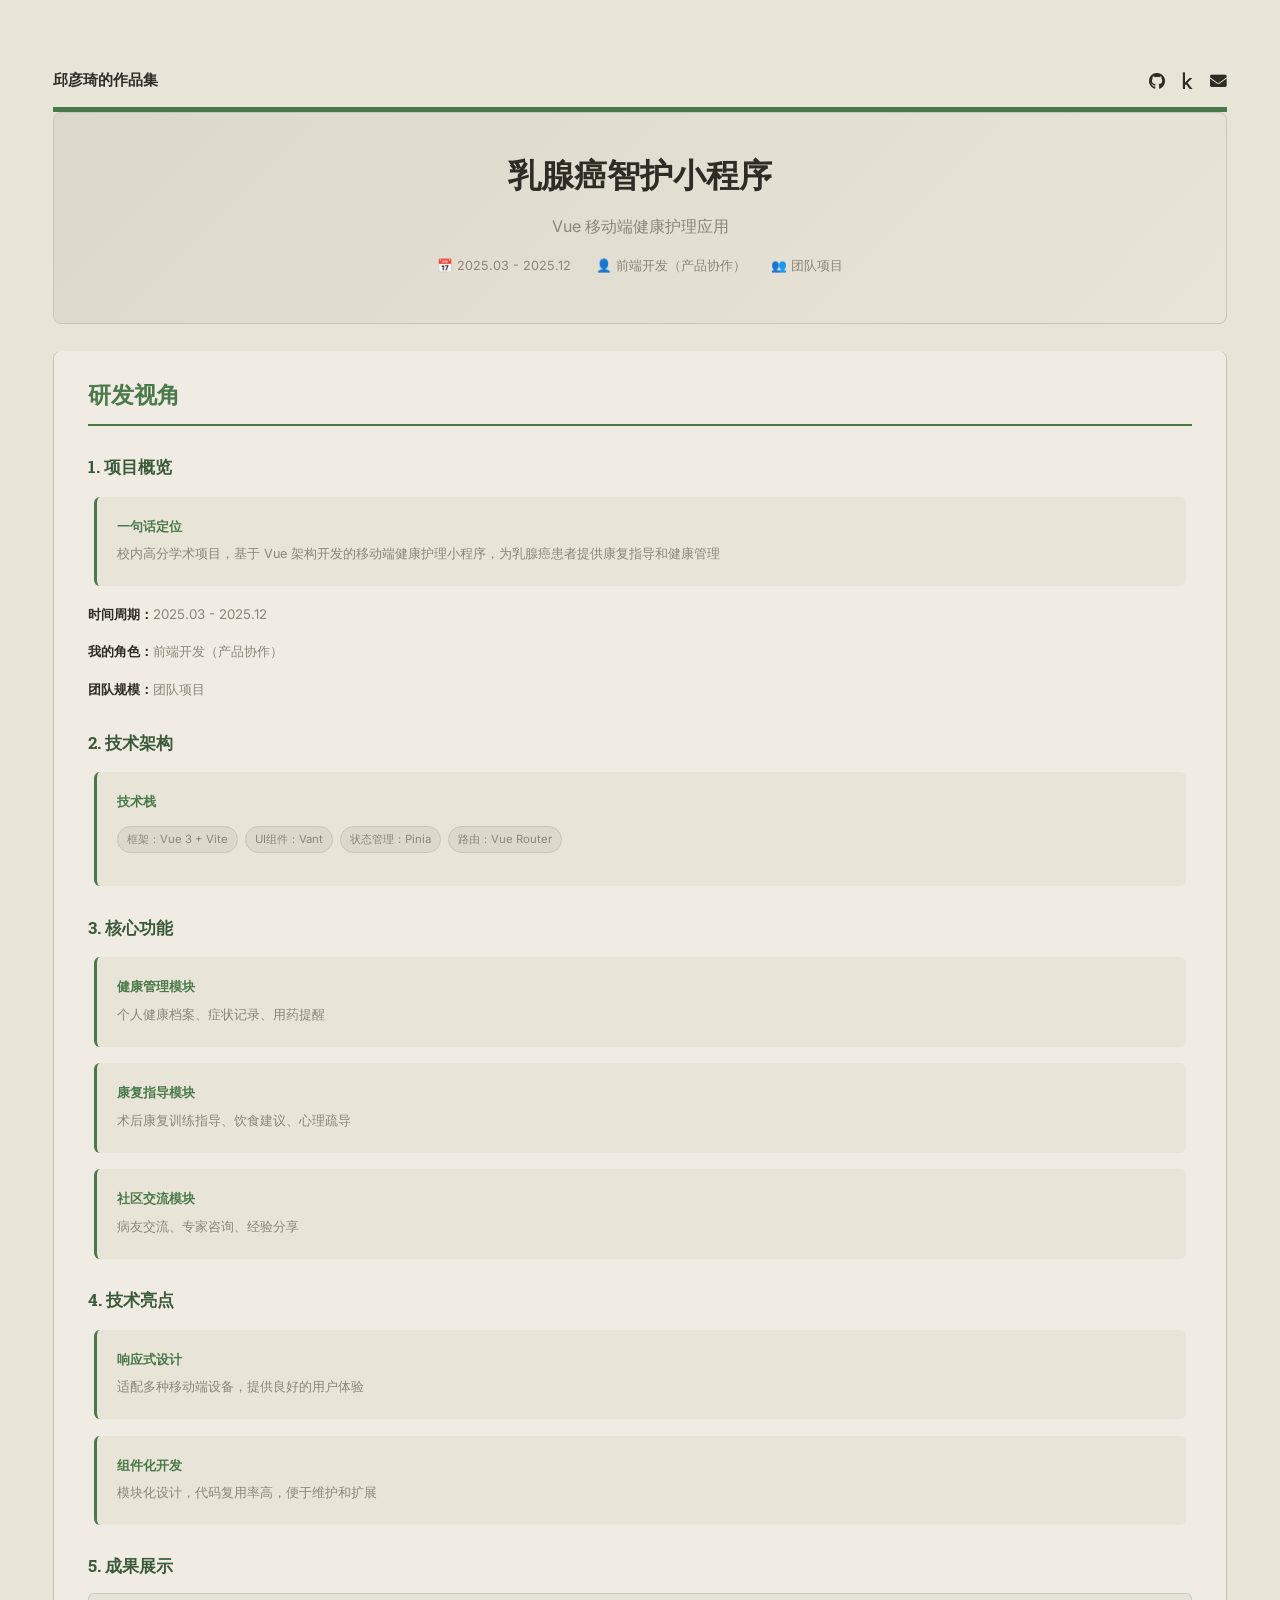
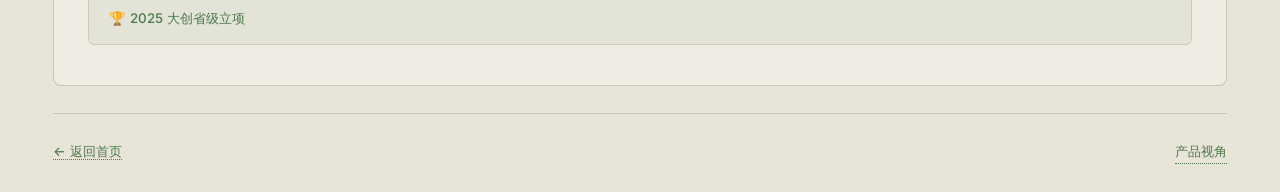
==== commit 642270ca: "6.7更新版本二" ====
--- a/projects/dev/breast-cancer.html
+++ b/projects/dev/breast-cancer.html
@@ -111,6 +111,15 @@
 		<script src="../../assets/js/breakpoints.min.js"></script>
 		<script src="../../assets/js/util.js"></script>
 		<script src="../../assets/js/main.js"></script>
+		<script src="../../assets/js/lightbox.js"></script>
 
+		<!-- 图片查看器 Lightbox -->
+		<div id="lightbox" class="lightbox">
+			<div class="lightbox-content">
+				<div class="lightbox-close" onclick="closeLightbox()">&times;</div>
+				<img id="lightbox-img" src="" alt="">
+				<div id="lightbox-caption" class="lightbox-caption"></div>
+			</div>
+		</div>
 	</body>
 </html>
--- a/assets/css/main.css
+++ b/assets/css/main.css
@@ -128,7 +128,7 @@
   font-style: italic; }
 
 p {
-  margin: 0 0 2em 0; }
+  margin: 0 0 1em 0; }
 
 h1, h2, h3, h4, h5, h6 {
   color: #2d2d26;
@@ -1874,7 +1874,7 @@
     #main > .inner {
       padding: 0 4em 0.1em 4em ; }
       #main > .inner > section {
-        padding: 4em 0 2em 0 ; } }
+        padding: 1em 0 2em 0 ; } }
   @media screen and (max-width: 736px) {
     #main > .inner {
       padding: 0 2em 0.1em 2em ; }
@@ -2271,6 +2271,9 @@
   box-sizing: border-box;
   display: flex;
   flex-direction: column;
+  width: 100%;
+  max-width: 100%;
+  min-height: 850px;
 }
 
 .project-card:hover {
@@ -2311,7 +2314,7 @@
 }
 
 .project-meta {
-  margin-bottom: 1em;
+  margin-bottom: 0.5em;
 }
 
 .project-role {
@@ -2325,8 +2328,8 @@
 }
 
 .project-section {
-  margin-bottom: 1em;
-  flex-grow: 1;
+  margin-bottom: 0.75em;
+  flex-grow: 0;
 }
 
 .project-section:last-of-type {
--- a/assets/css/vintage.css
+++ b/assets/css/vintage.css
@@ -272,4 +272,35 @@
 
 .posts.more-projects.expanded {
   display: flex !important;
+}
+
+/* 减小 section 的上下内边距 */
+#main > .inner > section {
+  padding: -0.3em 0 2em 0 !important;
+}
+
+/* Lightbox 关闭按钮强制样式 */
+#lightbox .lightbox-close,
+.lightbox .lightbox-close,
+button.lightbox-close {
+  background: transparent !important;
+  color: white !important;
+  border: none !important;
+  box-shadow: none !important;
+  padding: 0 !important;
+  width: 50px !important;
+  height: 50px !important;
+  font-size: 40px !important;
+  line-height: 1 !important;
+  -moz-appearance: none !important;
+  -webkit-appearance: none !important;
+  -ms-appearance: none !important;
+  appearance: none !important;
+}
+
+#lightbox .lightbox-close:hover,
+.lightbox .lightbox-close:hover,
+button.lightbox-close:hover {
+  background: transparent !important;
+  opacity: 0.7 !important;
 }
--- a/assets/css/project-detail.css
+++ b/assets/css/project-detail.css
@@ -152,8 +152,9 @@
 
 .gallery-item.full-width img {
 	width: 100%;
-	max-height: 600px;
+	max-height: 500px;
 	object-fit: contain;
+	display: block;
 }
 .gallery-item {
 	margin: 0;
@@ -171,7 +172,6 @@
 	width: 100%;
 	height: auto;
 	display: block;
-	border-bottom: 1px solid var(--border-light);
 }
 .gallery-item figcaption {
 	padding: 0.75em 1em;
@@ -408,4 +408,130 @@
 	font-family: monospace;
 	font-size: 1.2em;
 	color: var(--text-main);
+}
+
+/* ========================================
+   图片查看器（Lightbox）样式
+   ======================================== */
+.gallery-item img {
+	cursor: zoom-in;
+	transition: transform 0.3s ease;
+}
+
+.gallery-item img:hover {
+	transform: scale(1.02);
+}
+
+.lightbox {
+	display: none;
+	position: fixed;
+	top: 0;
+	left: 0;
+	width: 100%;
+	height: 100%;
+	background: rgba(0, 0, 0, 0.9);
+	z-index: 9999;
+	justify-content: center;
+	align-items: center;
+	padding: 2em;
+}
+
+.lightbox.active {
+	display: flex;
+}
+
+.lightbox-content {
+	max-width: 95%;
+	max-height: 95%;
+	position: relative;
+}
+
+.lightbox-content img {
+	max-width: 100%;
+	max-height: 90vh;
+	object-fit: contain;
+	border-radius: 8px;
+	box-shadow: 0 4px 20px rgba(0, 0, 0, 0.5);
+}
+
+.lightbox-close {
+  position: absolute;
+  top: -50px;
+  right: 0;
+  background: transparent !important;
+  color: white !important;
+  border: none !important;
+  width: 50px;
+  height: 50px;
+  font-size: 40px;
+  cursor: pointer;
+  display: flex;
+  align-items: center;
+  justify-content: center;
+  transition: opacity 0.3s ease;
+  padding: 0;
+  line-height: 1;
+  box-shadow: none;
+  -moz-appearance: none;
+  -webkit-appearance: none;
+  -ms-appearance: none;
+  appearance: none;
+}
+
+.lightbox-close:hover {
+  opacity: 0.7;
+  background: transparent !important;
+}
+
+.lightbox-caption {
+	position: absolute;
+	bottom: -3em;
+	left: 50%;
+	transform: translateX(-50%);
+	color: white;
+	text-align: center;
+	font-size: 0.95em;
+	max-width: 90%;
+}
+
+/* 原型图网格样式 */
+.wireframe-grid {
+	display: grid;
+	grid-template-columns: repeat(2, 1fr);
+	gap: 2em;
+	margin: 1.5em 0;
+}
+
+.wireframe-item {
+	text-align: center;
+}
+
+.wireframe-item img {
+	width: 100%;
+	max-width: 375px;
+	height: auto;
+	border: 1px solid var(--border-light);
+	border-radius: 8px;
+	box-shadow: 0 2px 8px rgba(0, 0, 0, 0.1);
+	cursor: pointer;
+	transition: transform 0.3s ease, box-shadow 0.3s ease;
+}
+
+.wireframe-item img:hover {
+	transform: scale(1.02);
+	box-shadow: 0 4px 12px rgba(0, 0, 0, 0.15);
+}
+
+.wireframe-item figcaption {
+	margin-top: 0.75em;
+	font-size: 0.9em;
+	color: var(--text-secondary);
+	line-height: 1.5;
+}
+
+@media (max-width: 768px) {
+	.wireframe-grid {
+		grid-template-columns: 1fr;
+		gap: 1.5em;
+	}
 }
